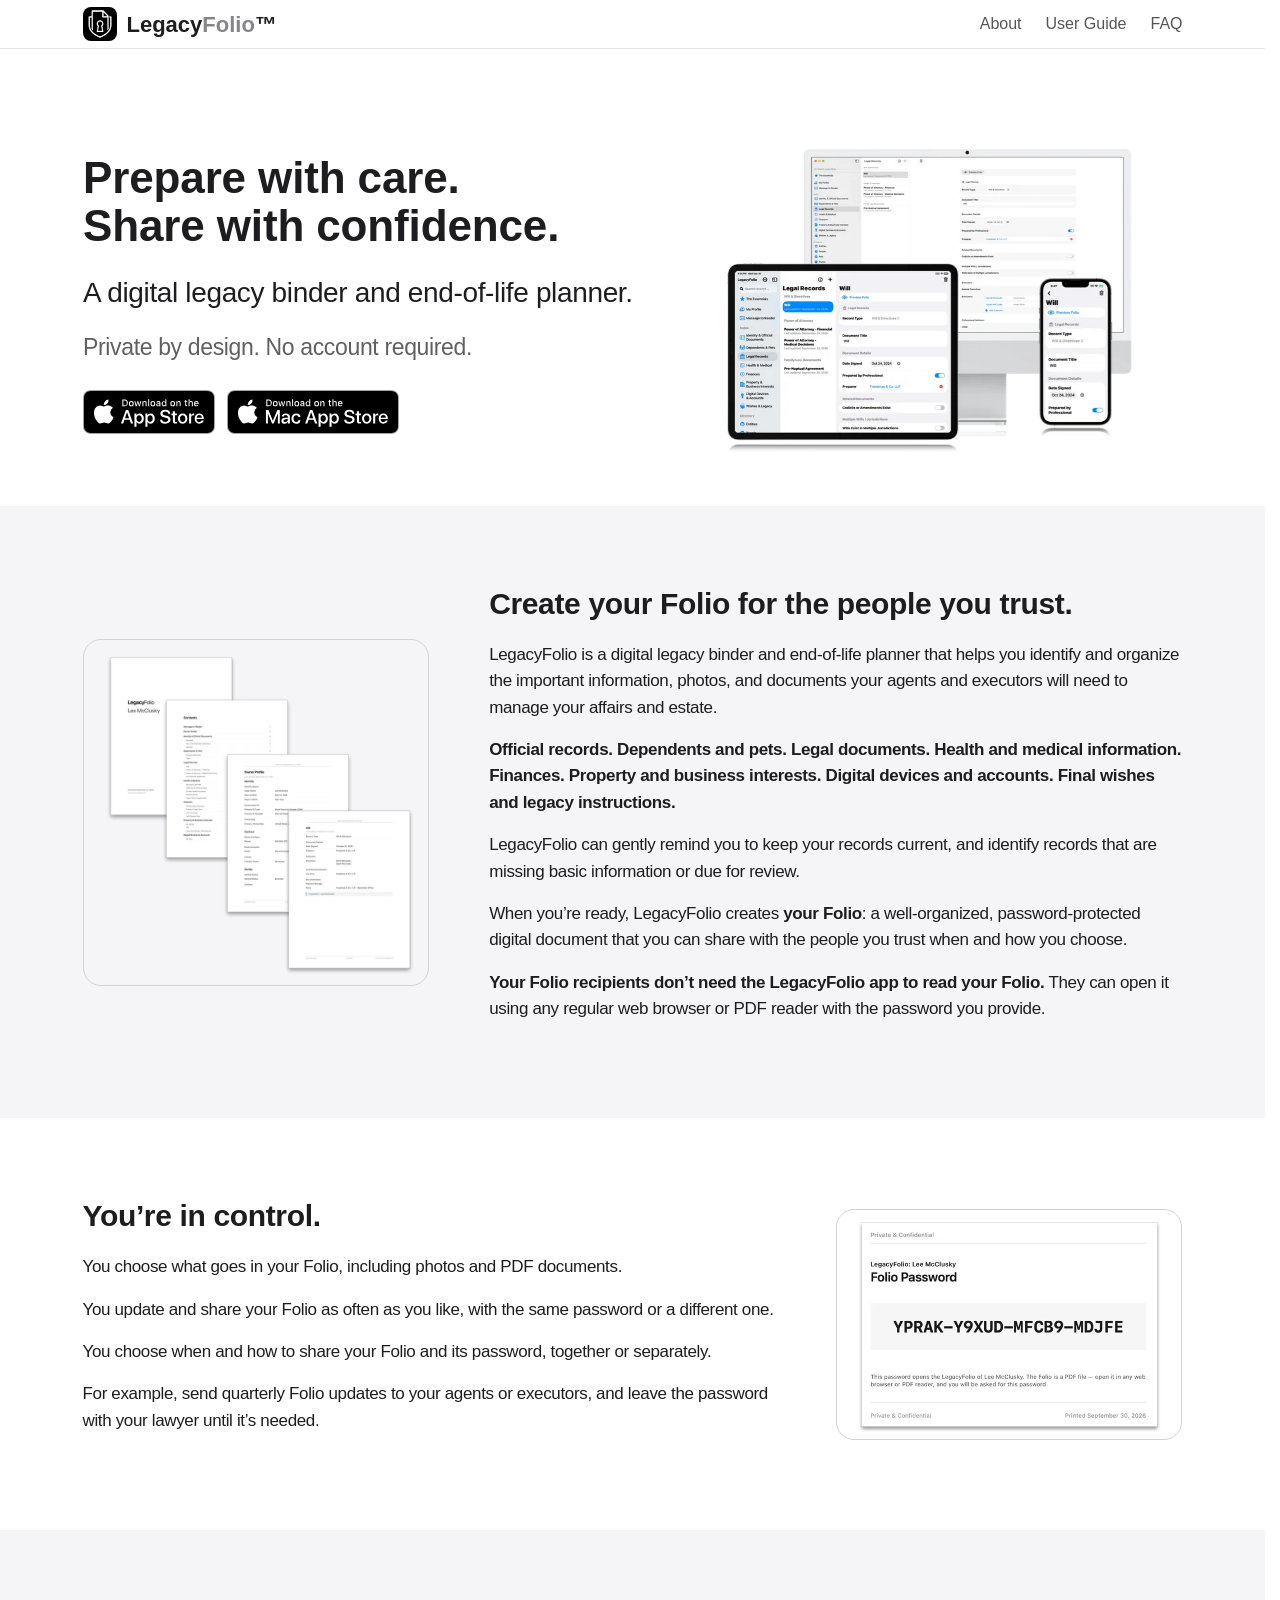
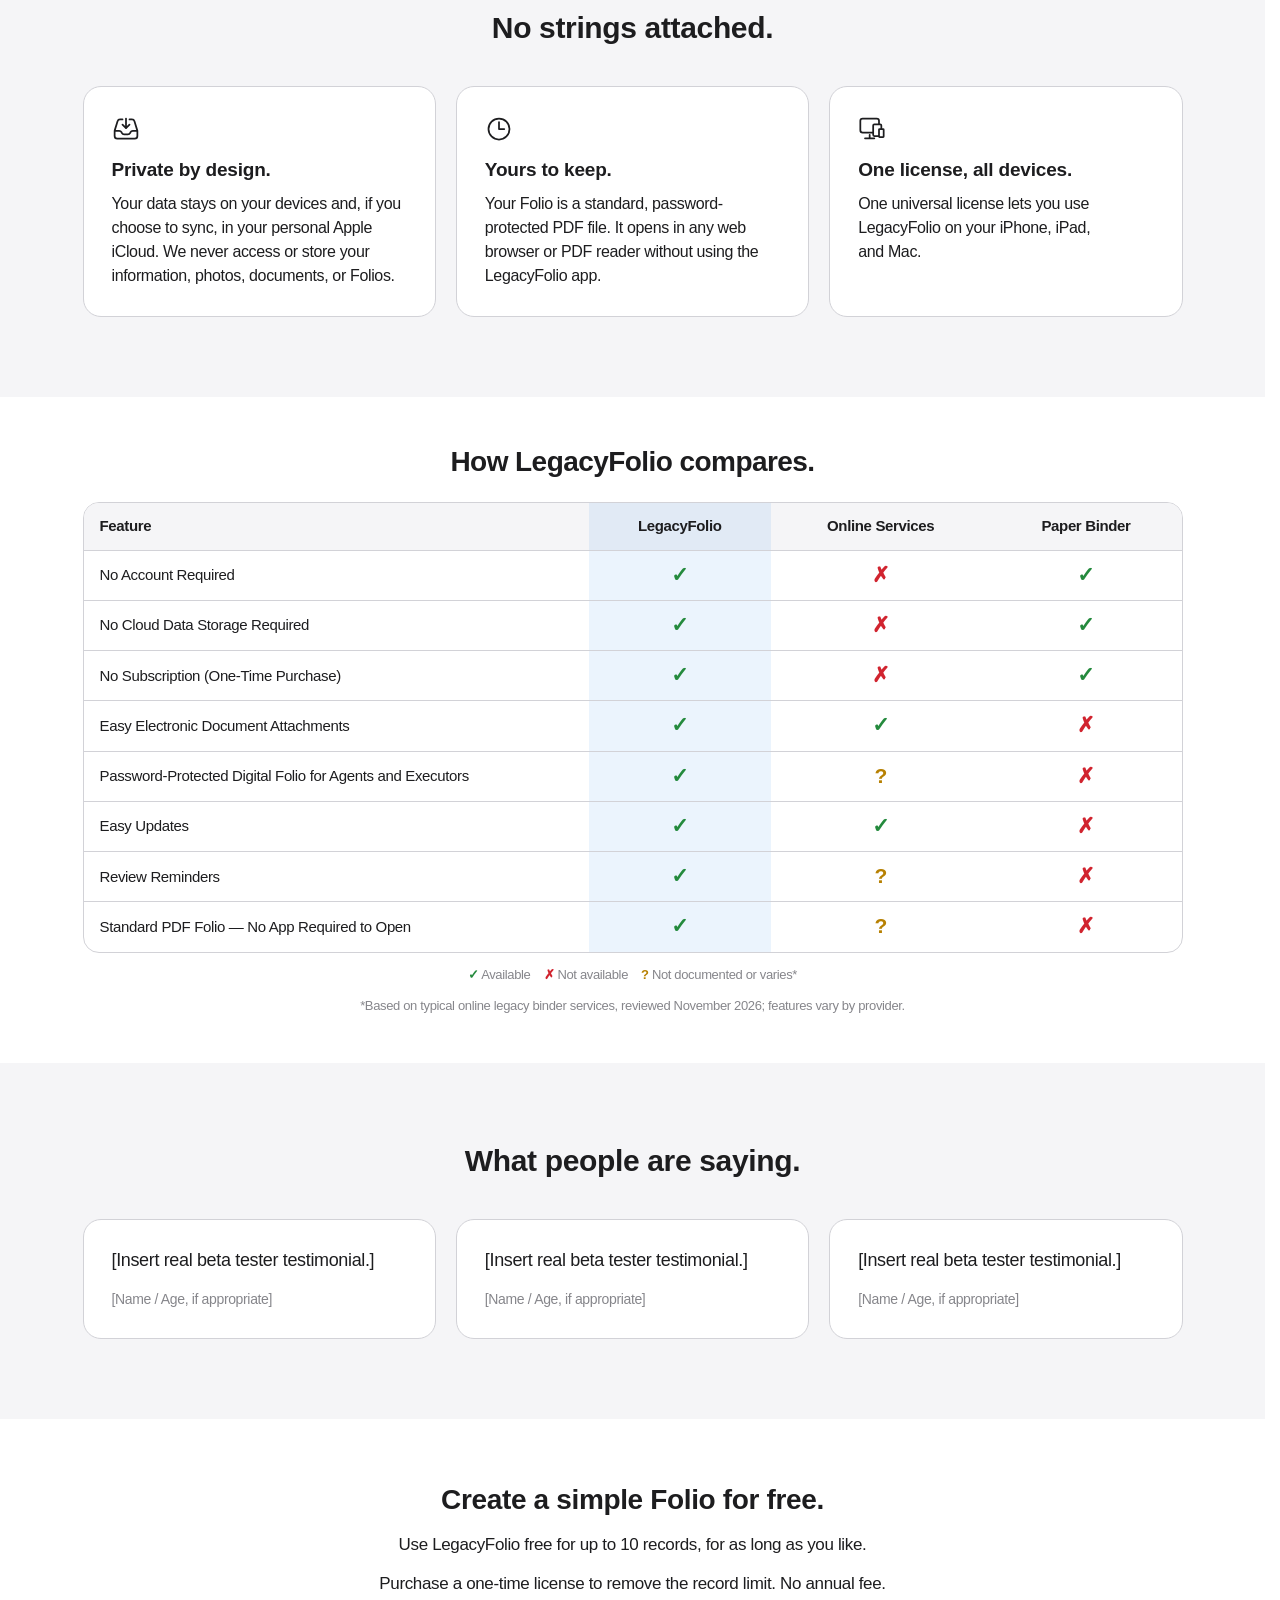
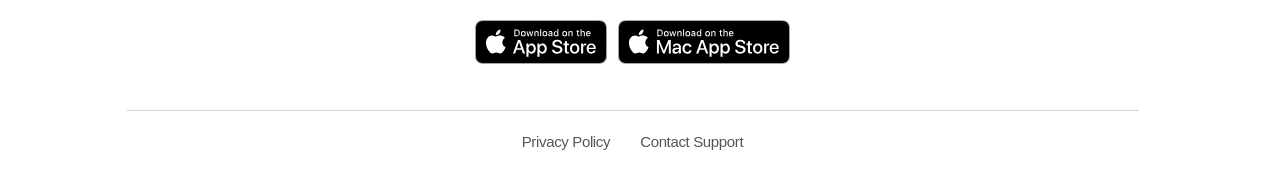
==== index.html @ f18c24f2 "Add files via upload" ====
<!DOCTYPE html>
<html lang="en">
<head>
    <meta charset="UTF-8">
    <meta name="viewport" content="width=device-width, initial-scale=1.0, viewport-fit=cover">
    <meta name="color-scheme" content="light dark">
    <meta name="theme-color" content="#ffffff" media="(prefers-color-scheme: light)">
    <meta name="theme-color" content="#000000" media="(prefers-color-scheme: dark)">
    <title>LegacyFolio – Estate Organizer for iPhone, iPad, and Mac</title>
    <link rel="icon" href="/favicon.ico" sizes="any">
    <link rel="icon" href="/favicon-96x96.png" type="image/png" sizes="96x96">
    <link rel="apple-touch-icon" href="/apple-touch-icon.png">

    <meta name="description" content="A private estate organizer and digital legacy binder for iPhone, iPad, and Mac. Gather what your executors need into one password-protected Folio.">
    <meta name="author" content="Nekudot Design Limited">
    <link rel="canonical" href="https://legacyfolioapp.com/">
    <meta name="robots" content="index, follow, max-image-preview:large">

    <meta property="og:type" content="website">
    <meta property="og:site_name" content="LegacyFolio">
    <meta property="og:title" content="LegacyFolio – Estate Organizer for iPhone, iPad, and Mac">
    <meta property="og:description" content="A private estate organizer and digital legacy binder for iPhone, iPad, and Mac. Gather what your executors need into one password-protected Folio.">
    <meta property="og:image" content="https://legacyfolioapp.com/OGImage.jpeg">
    <meta property="og:image:width" content="1200">
    <meta property="og:image:height" content="630">
    <meta property="og:image:alt" content="LegacyFolio on a Mac, an iPad, and an iPhone, showing a will record.">
    <meta property="og:url" content="https://legacyfolioapp.com/">

    <meta name="twitter:card" content="summary_large_image">
    <meta name="twitter:title" content="LegacyFolio – Estate Organizer for iPhone, iPad, and Mac">
    <meta name="twitter:description" content="A private estate organizer and digital legacy binder for iPhone, iPad, and Mac. Gather what your executors need into one password-protected Folio.">
    <meta name="twitter:image" content="https://legacyfolioapp.com/OGImage.jpeg">
    <meta name="twitter:image:alt" content="LegacyFolio on a Mac, an iPad, and an iPhone, showing a will record.">

    <script type="application/ld+json">
    {
      "@context": "https://schema.org",
      "@type": "SoftwareApplication",
      "name": "LegacyFolio",
      "url": "https://legacyfolioapp.com/",
      "image": "https://legacyfolioapp.com/hero-2400.webp",
      "operatingSystem": "iOS, iPadOS, macOS",
      "applicationCategory": "ProductivityApplication",
      "offers": [
        {
          "@type": "Offer",
          "name": "Free",
          "price": "0",
          "priceCurrency": "USD",
          "description": "Full functionality with up to 10 records. No time limit."
        }
      ],
      "author": {
        "@type": "Organization",
        "name": "Nekudot Design Limited"
      },
      "publisher": {
        "@type": "Organization",
        "name": "Nekudot Design Limited"
      },
      "description": "A private and secure way to organize the information, documents, and wishes your agents and executors may need to manage your affairs and estate. LegacyFolio creates a well-organized, password-protected digital document that can be opened in any browser and updated whenever your life changes. LegacyFolio does not store your information on its own servers; your data stays on your devices and, if you choose, in your personal Apple iCloud. One universal license covers iPhone, iPad, and Mac.",
      "featureList": [
        "Private by design",
        "No account required",
        "Password-protected PDF Folio that opens in any browser or PDF reader",
        "No LegacyFolio servers; your data stays on your devices and, if you choose, in your personal Apple iCloud",
        "Optional iCloud sync across iPhone, iPad, and Mac",
        "Reminders to review your records periodically"
      ],
      "softwareVersion": "1.0",
      "inLanguage": "en"
    }
    </script>

    <script type="application/ld+json">
    {
      "@context": "https://schema.org",
      "@type": "WebSite",
      "name": "LegacyFolio",
      "url": "https://legacyfolioapp.com/",
      "inLanguage": "en",
      "publisher": {
        "@type": "Organization",
        "name": "Nekudot Design Limited"
      }
    }
    </script>

    <script type="application/ld+json">
    {
      "@context": "https://schema.org",
      "@type": "Organization",
      "name": "Nekudot Design Limited",
      "url": "https://nekudotdesign.com",
      "logo": "https://nekudotdesign.com/logo.svg",
      "email": "support@legacyfolioapp.com",
      "address": {
        "@type": "PostalAddress",
        "addressLocality": "Vancouver",
        "addressRegion": "BC",
        "addressCountry": "CA"
      },
      "contactPoint": {
        "@type": "ContactPoint",
        "contactType": "Customer Support",
        "email": "support@legacyfolioapp.com",
        "availableLanguage": "English"
      }
    }
    </script>

    <link rel="stylesheet" href="shared.css">
    <style>
        body {
            margin: 0;
            padding: 0;
            font-family: var(--font-family);
            color: var(--text-main);
            background-color: #ffffff;
            line-height: 1.47059;
            font-weight: 400;
            letter-spacing: -0.022em;
            -webkit-font-smoothing: antialiased;
            overflow-x: hidden;
        }

        main { overflow-x: hidden; }

        .nowrap { white-space: nowrap; }

        /* Nav, hamburger menu, and mobile overlay are in shared.css */

        /* --- Entrance Animation --- */
        @keyframes fadeInUp {
            from { opacity: 0; transform: translateY(30px) scale(0.98); }
            to { opacity: 1; transform: translateY(0) scale(1); }
        }

        /* --- Hero --- */
        :root { --content-width: 1100px; }

        .hero {
            padding: 80px 20px 40px;
            display: flex;
            flex-direction: row;
            align-items: center;
            justify-content: space-between;
            max-width: 1100px;
            margin: 0 auto;
            gap: 40px;
        }

        .hero-content {
            flex: 0 0 auto;
            width: 50%;
            animation: fadeInUp 1.2s cubic-bezier(0.165, 0.84, 0.44, 1) both;
        }

        .hero-image {
            width: 46%;
            animation: fadeInUp 1.2s cubic-bezier(0.165, 0.84, 0.44, 1) both;
        }

        .hero-content h1 {
            font-size: clamp(32px, 4vw, 44px);
            line-height: 1.1;
            font-weight: 700;
            letter-spacing: -0.003em;
            margin: 0 0 20px;
            text-wrap: balance;
        }

        .hero-content p {
            font-size: clamp(21px, 2.6vw, 28px);
            font-weight: 500;
            line-height: 1.55;
            color: var(--text-main);
            margin: 0 0 16px;
        }

        @media (min-width: 1025px) {
            .hero-content h1 + p { white-space: nowrap; }
        }

        .hero-content p.hero-sub {
            font-size: clamp(18px, 2.2vw, 23px);
            font-weight: 400;
            color: color-mix(in srgb, var(--text-main) 70%, transparent);
        }

        .cta-buttons {
            display: flex;
            flex-wrap: wrap;
            gap: 12px;
            margin: 24px 0 0;
        }

        .hero-img {
            width: 100%;
            height: auto;
            display: block;
        }

        /* --- APP STORE BADGES --- */
        .store-badge {
            height: 44px;
            width: auto;
            display: inline-block;
            transition: transform 0.2s cubic-bezier(0.4, 0, 0.2, 1);
            transform: translateZ(0);
            will-change: transform;
        }
        .store-badge:hover { transform: scale(1.04) translateZ(0); }
        .store-badge:active { transform: scale(0.98) translateZ(0); }

        /* --- Feature sections --- */
        .feature {
            padding: 80px 20px;
        }

        .feature.alt { background-color: var(--bg-light); }

        .feature-inner {
            max-width: 1100px;
            margin: 0 auto;
            display: grid;
            grid-template-columns: 1fr 1fr;
            gap: 60px;
            align-items: center;
        }

        /* The Folio section: narrower image column so the heading fits on one line */
        @media (min-width: 1025px) {
            #folio .feature-inner { grid-template-columns: 1fr 2fr; }
            #folio .section-headline { white-space: nowrap; }
            #control .feature-inner { grid-template-columns: 2fr 1fr; }
        }

        .feature.reverse .feature-copy { order: 2; }
        .feature.reverse .feature-visual { order: 1; }

        /* Feature section with text cards: headline above, cards side by side */
        .info-cards {
            max-width: 1100px;
            margin: 0 auto;
            display: grid;
            grid-template-columns: repeat(3, 1fr);
            gap: 20px;
        }

        .info-card {
            --info-card-bg: #ffffff;
            background-color: var(--info-card-bg);
            border-radius: 18px;
            border: 1px solid var(--border-color);
            padding: 28px;
            display: flex;
            flex-direction: column;
            align-items: flex-start;
        }

        .info-icon {
            width: 28px;
            height: 28px;
            margin-bottom: 16px;
            color: var(--text-main);
        }

        .info-card h3 {
            font-size: 19px;
            font-weight: 600;
            line-height: 1.2;
            letter-spacing: -0.01em;
            margin: 0 0 10px;
        }

        .info-card p {
            font-size: 16px;
            line-height: 1.5;
            color: var(--text-main);
            margin: 0;
            text-wrap: pretty;
        }

        .feature-image {
            box-sizing: border-box;
            width: 100%;
            height: auto;
            display: block;
            border-radius: 18px;
            border: 1px solid var(--border-color);
        }

        /* The password card image has a wide transparent margin, so it is
           scaled up inside its frame, and the frame is drawn on the wrapper. */
        .paper-texture-wrapper.framed {
            aspect-ratio: 3 / 2;
            border: 1px solid var(--border-color);
            border-radius: 18px;
            box-sizing: border-box;
        }

        .feature-image.fill-frame {
            border: 0;
            border-radius: 0;
            transform: scale(1.3);
            transform-origin: 50% 51%;
        }

        /* Paper texture overlay */
        .paper-texture-wrapper {
            position: relative;
            display: block;
            border-radius: 18px;
            overflow: hidden;
        }

        .paper-texture-wrapper::after {
            content: "";
            position: absolute;
            top: 0;
            left: 0;
            width: 100%;
            height: 100%;
            pointer-events: none;
            opacity: 0.02;
            background-image: url('paper-fibers.png');
            mix-blend-mode: soft-light;
        }

        .section-headline {
            font-size: 30px;
            font-weight: 700;
            line-height: 1.2;
            color: var(--text-main);
            margin: 0 0 20px;
            text-wrap: balance;
        }

        .feature-copy p {
            font-size: 17px;
            line-height: 1.55;
            color: var(--text-main);
            margin: 0 0 16px;
            text-wrap: pretty;
        }

        .feature-copy p.key-line {
            color: var(--text-main);
            font-weight: 600;
        }

        .emph { color: var(--text-main); font-weight: 600; }

        /* --- Testimonials --- */
        .testimonials {
            padding: 80px 0;
            background-color: var(--bg-light);
        }

        .section-header {
            text-align: center;
            padding: 0 20px;
            max-width: 800px;
            margin: 0 auto 40px;
        }

        .section-header p {
            font-size: 17px;
            color: var(--text-secondary);
            margin: 12px 0 0;
        }

        .quotes {
            max-width: 1100px;
            margin: 0 auto;
            display: grid;
            grid-template-columns: repeat(3, 1fr);
            gap: 20px;
        }

        .quote-card {
            background-color: #ffffff;
            border-radius: 18px;
            border: 1px solid var(--border-color);
            padding: 28px;
            margin: 0;
        }

        .quote-card blockquote {
            margin: 0 0 16px;
            font-size: 18px;
            line-height: 1.4;
            font-weight: 500;
            text-wrap: pretty;
        }

        .quote-card figcaption {
            font-size: 14px;
            color: var(--text-secondary);
        }

        /* --- Tap an image to view it full screen (lightbox) --- */
        .gallery-trigger {
            appearance: none;
            -webkit-appearance: none;
            border: 0;
            padding: 0;
            margin: 0;
            width: 100%;
            background: transparent;
            display: block;
            cursor: zoom-in;
            -webkit-tap-highlight-color: transparent;
        }

        .gallery-trigger:focus-visible {
            outline: 2px solid var(--apple-blue);
            outline-offset: 4px;
            border-radius: 18px;
        }

        .gallery-trigger.suppress-focus-ring:focus-visible { outline: none; }

        @keyframes lightboxPop {
            0% { opacity: 0; transform: scale(0.95); }
            100% { opacity: 1; transform: scale(1); }
        }

        @keyframes backdropFade {
            0% { opacity: 0; backdrop-filter: blur(0px); -webkit-backdrop-filter: blur(0px); }
            100% { opacity: 1; backdrop-filter: blur(20px); -webkit-backdrop-filter: blur(20px); }
        }

        dialog.lightbox {
            padding: 0;
            border: none;
            background: transparent;
            max-width: 95vw;
            max-height: 95vh;
            border-radius: 16px;
            outline: none;
            -webkit-tap-highlight-color: transparent;
        }

        dialog.lightbox[open] {
            animation: lightboxPop 0.3s cubic-bezier(0.16, 1, 0.3, 1) forwards;
        }

        dialog.lightbox::backdrop {
            background: rgba(255, 255, 255, 0.5);
            backdrop-filter: blur(20px);
            -webkit-backdrop-filter: blur(20px);
            cursor: zoom-out;
        }

        dialog.lightbox[open]::backdrop {
            animation: backdropFade 0.3s ease-out forwards;
        }

        dialog.lightbox img {
            max-width: 95vw;
            max-height: 95vh;
            width: auto;
            height: auto;
            display: block;
            outline: none;
            cursor: zoom-out;
        }

        @media (prefers-color-scheme: dark) {
            dialog.lightbox::backdrop { background: rgba(0, 0, 0, 0.75); }
        }

        @media (prefers-reduced-motion: reduce) {
            dialog.lightbox[open],
            dialog.lightbox[open]::backdrop { animation: none; }
        }

        /* --- Footer --- */
        footer {
            padding: 60px 10% 40px;
            text-align: center;
            background-color: #ffffff;
        }

        .footer-cta { max-width: 700px; margin: 0 auto; }

        .footer-cta h2 {
            font-size: 28px;
            margin: 0 0 12px;
            text-wrap: balance;
        }

        .footer-cta p {
            font-size: 17px;
            color: var(--text-main);
            margin: 0 0 14px;
            text-wrap: pretty;
        }

        .footer-cta p.key-line { color: var(--text-main); font-weight: 600; }

        .footer-cta .cta-buttons { justify-content: center; }

        .footer-nav {
            margin-top: 40px;
            display: flex;
            justify-content: center;
            gap: 30px;
            border-top: 1px solid var(--border-color);
            padding-top: 20px;
        }

        /* .footer-nav a link styling is in shared.css */

        /* --- Tablet / Mobile --- */
        @media (max-width: 1024px) {
            .hero {
                flex-direction: column;
                padding: calc(60px + env(safe-area-inset-top)) 8% 40px;
                text-align: center;
                gap: 32px;
            }
            .hero-content { width: 100%; display: flex; flex-direction: column; align-items: center; }
            .hero-image { width: 100%; }
            .cta-buttons { justify-content: center; }

            :root { --gutter: 8%; }
            .feature { padding: 60px 8%; }
            .feature-inner { grid-template-columns: 1fr; gap: 36px; }
            .feature.reverse .feature-copy,
            .feature.reverse .feature-visual { order: initial; }

            .quotes { grid-template-columns: 1fr; padding: 0 8%; }
            .info-cards { grid-template-columns: 1fr; }
        }

        @media (max-width: 768px) {
            .footer-nav { gap: 15px; }
        }

        /* --- NATIVE DARK MODE SUPPORT --- */
        /* Color variables and nav dark styling are in shared.css */
        @media (prefers-color-scheme: dark) {
            body { background-color: #000000; }
            footer { background-color: #000000; }

            .info-card { --info-card-bg: #000000; }
            .quote-card { background-color: #000000; }
        }

        /* --- REDUCED MOTION SUPPORT --- */
        @media (prefers-reduced-motion: reduce) {
            .hero-content,
            .hero-image {
                animation: none;
                opacity: 1;
                transform: none;
            }
            .store-badge { transition: none; }
        }

        /* --- Compact comparison matrix --- */
        .comparison-band {
            padding: 48px 20px;
            background-color: #ffffff;
        }
        .comparison-inner {
            max-width: 1100px;
            margin: 0 auto;
        }
        .comparison-heading {
            margin: 0 0 24px;
            text-align: center;
            font-size: 28px;
            line-height: 1.2;
            font-weight: 700;
            letter-spacing: -0.02em;
            text-wrap: balance;
        }
        .comparison-table-wrap {
            overflow-x: auto;
            border: 1px solid var(--border-color);
            border-radius: 16px;
            background: #ffffff;
            -webkit-overflow-scrolling: touch;
        }
        .comparison-table {
            width: 100%;
            border-collapse: separate;
            border-spacing: 0;
            font-size: 15px;
            line-height: 1.35;
        }
        .comparison-table th,
        .comparison-table td {
            padding: 13px 16px;
            border-bottom: 1px solid var(--border-color);
            text-align: center;
            vertical-align: middle;
        }
        .comparison-table thead th {
            font-weight: 600;
            background: var(--bg-light);
        }
        .comparison-table th:first-child,
        .comparison-table td:first-child {
            width: 46%;
            text-align: left;
        }
        .comparison-table th:nth-child(2) {
            background: color-mix(in srgb, var(--apple-blue) 8%, var(--bg-light));
        }
        .comparison-table td:nth-child(2) {
            background: color-mix(in srgb, var(--apple-blue) 8%, #ffffff);
        }
        .comparison-table tbody tr:last-child td { border-bottom: 0; }
        .comparison-table .status {
            display: inline-block;
            min-width: 1.2em;
            font-size: 21px;
            font-weight: 600;
            line-height: 1;
        }
        .comparison-table .yes { color: #248a3d; }
        .comparison-table .no { color: #d1242f; }
        .comparison-table .unknown { color: #b78103; }
        .comparison-legend .yes { color: #248a3d; font-weight: 600; }
        .comparison-legend .no { color: #d1242f; font-weight: 600; }
        .comparison-legend .unknown { color: #b78103; font-weight: 600; }
        .comparison-legend {
            margin: 12px 0 0;
            color: var(--text-secondary);
            text-align: center;
            font-size: 13px;
        }
        @media (max-width: 640px) {
            .comparison-band { padding: 40px 8%; }
            .comparison-heading { font-size: 25px; margin-bottom: 18px; }
            .comparison-table { min-width: 560px; }
            .comparison-table th, .comparison-table td { padding: 12px 13px; }
        }
        @media (prefers-color-scheme: dark) {
            .comparison-band { background-color: #000000; }
            .comparison-table-wrap { background: #000000; }
            .comparison-table td:nth-child(2) { background: color-mix(in srgb, var(--apple-blue) 8%, #000000); }
        }
    </style>
</head>
<body>

    <nav>
        <a href="index.html" class="logo-container">
            <img src="AppIcon.webp" alt="" class="logo-img">
            <span>Legacy<span class="logo-folio">Folio</span>™</span>
        </a>

        <button class="menu-toggle" id="menu-toggle" aria-label="Toggle navigation" aria-expanded="false" aria-controls="nav-links">
            <span class="hamburger-bar"></span>
            <span class="hamburger-bar"></span>
            <span class="hamburger-bar"></span>
        </button>

        <div class="nav-links" id="nav-links">
            <a href="about.html">About</a>
            <a href="manual.html">User Guide</a>
            <a href="faq.html">FAQ</a>
        </div>
    </nav>

    <main>
        <!-- Hero -->
        <section class="hero">
            <div class="hero-content">
                <h1>Prepare with care.<br>Share with confidence.</h1>
                <p><span class="nowrap">A digital legacy binder</span> <span class="nowrap">and end-of-life planner.</span></p>
                <p class="hero-sub"><span class="nowrap">Private by design.</span> <span class="nowrap">No account required.</span></p>
                <div class="cta-buttons">
                    <!-- TODO: replace # with the LegacyFolio App Store URL -->
                    <a href="#" aria-label="Download free on the App Store">
                        <img src="app-store-badge.svg" alt="Download on the App Store" class="store-badge">
                    </a>
                    <a href="#" aria-label="Download free on the Mac App Store">
                        <img src="mac-app-store-badge.svg" alt="Download on the Mac App Store" class="store-badge">
                    </a>
                </div>
            </div>
            <div class="hero-image">
                <button type="button" class="gallery-trigger" aria-label="View larger image: LegacyFolio on iPhone, iPad, and Mac">
                    <img src="hero-1600.webp" srcset="hero-800.webp 800w, hero-1600.webp 1600w, hero-2400.webp 2400w" sizes="(max-width: 1024px) 84vw, 550px" data-full-src="hero-2400.webp" width="2400" height="1600" fetchpriority="high" loading="eager" class="hero-img" alt="" data-full-alt="LegacyFolio on a Mac, an iPad, and an iPhone, showing a will record, with the category list in the sidebar.">
                </button>
            </div>
        </section>

        <!-- The Folio -->
        <section class="feature alt reverse" id="folio">
            <div class="feature-inner">
                <div class="feature-copy">
                    <h2 class="section-headline">Create your Folio for the people you trust.</h2>
                    <p>LegacyFolio is a digital legacy binder and end-of-life planner that helps you identify and organize the important information, photos, and documents your agents and executors will need to manage your affairs and estate.</p>
                    <p class="key-line">Official records. Dependents and pets. Legal documents. Health and medical information. Finances. Property and business interests. Digital devices and accounts. Final wishes and legacy instructions.</p>
                    <p>LegacyFolio can gently remind you to keep your records current, and identify records that are missing basic information or due for review.</p>
                    <p>When you&rsquo;re ready, LegacyFolio creates <span class="emph">your Folio</span>: a well-organized, password-protected digital document that you can share with the people you trust when and how you choose.</p>
                    <p><span class="emph">Your Folio recipients don&rsquo;t need the LegacyFolio app to read your Folio.</span> They can open it using any regular web browser or PDF reader with the password you provide.</p>
                </div>
                <div class="feature-visual">
                    <button type="button" class="gallery-trigger" aria-label="View larger image: sample Folio pages">
                        <img src="folio-1600.webp" srcset="folio-800.webp 800w, folio-1600.webp 1600w, folio-2400.webp 2400w" sizes="(max-width: 1024px) 84vw, 520px" data-full-src="folio-2400.webp" width="2400" height="2400" loading="lazy" class="feature-image" alt="" data-full-alt="Sample pages from a LegacyFolio Folio: the cover, the table of contents, an owner profile page, and a will page.">
                    </button>
                </div>
            </div>
        </section>

        <!-- Your Control -->
        <section class="feature" id="control">
            <div class="feature-inner">
                <div class="feature-copy">
                    <h2 class="section-headline">You&rsquo;re in control.</h2>
                    <p>You choose what goes in your Folio, including photos and PDF documents.</p>
                    <p>You update and share your Folio as often as you like, with the same password or a different one.</p>
                    <p>You choose when and how to share your Folio and its password, together or separately.</p>
                    <p>For example, send quarterly Folio updates to your agents or executors, and leave the password with your lawyer until it&rsquo;s needed.</p>
                </div>
                <div class="feature-visual">
                    <button type="button" class="gallery-trigger" aria-label="View larger image: Folio password card">
                        <span class="paper-texture-wrapper framed">
                            <img src="password-1600.webp" srcset="password-800.webp 800w, password-1600.webp 1600w, password-2400.webp 2400w" sizes="(max-width: 1024px) 110vw, 680px" data-full-src="password-2400.webp" width="2400" height="1600" loading="lazy" class="feature-image fill-frame" alt="" data-full-alt="A LegacyFolio password card showing a sample Folio password.">
                        </span>
                    </button>
                </div>
            </div>
        </section>

        <!-- Privacy -->
        <section class="feature alt" id="privacy">
            <div class="section-header">
                <h2 class="section-headline">No strings attached.</h2>
            </div>
            <div class="info-cards">
                <div class="info-card">
                    <svg class="info-icon" aria-hidden="true" fill="none" viewBox="0 0 24 24" stroke="currentColor" stroke-width="1.5"><path stroke-linecap="round" stroke-linejoin="round" d="M9 3.75H6.912a2.25 2.25 0 00-2.15 1.588L2.35 13.177a2.25 2.25 0 00-.1.661V18a2.25 2.25 0 002.25 2.25h15A2.25 2.25 0 0021.75 18v-4.162c0-.224-.034-.447-.1-.661L19.24 5.338a2.25 2.25 0 00-2.15-1.588H15M2.25 13.5h3.86a2.25 2.25 0 012.012 1.244l.256.512a2.25 2.25 0 002.013 1.244h3.218a2.25 2.25 0 002.013-1.244l.256-.512a2.25 2.25 0 012.013-1.244h3.859M12 3v8.25m0 0l-3-3m3 3l3-3" /></svg>
                    <h3>Private by design.</h3>
                    <p>Your data stays on your devices and, if you choose to sync, in your personal Apple iCloud. We never access or store your information, photos, documents, or Folios.</p>
                </div>
                <div class="info-card">
                    <svg class="info-icon" aria-hidden="true" fill="none" viewBox="0 0 24 24" stroke="currentColor" stroke-width="1.5"><path stroke-linecap="round" stroke-linejoin="round" d="M12 6v6h4.5m4.5 0a9 9 0 11-18 0 9 9 0 0118 0z" /></svg>
                    <h3>Yours to keep.</h3>
                    <p>Your Folio is a standard, password-protected PDF file. It opens in any web browser or PDF reader without using the LegacyFolio app.</p>
                </div>
                <div class="info-card">
                    <svg class="info-icon" aria-hidden="true" fill="none" viewBox="0 0 24 24" stroke="currentColor" stroke-width="1.5"><path stroke-linecap="round" stroke-linejoin="round" d="M2 5a2 2 0 012-2h12a2 2 0 012 2v8a2 2 0 01-2 2H4a2 2 0 01-2-2V5z" /><path stroke-linecap="round" stroke-linejoin="round" d="M6 20h8M10 17v3" /><rect x="13" y="8" width="7" height="10" rx="1" stroke="currentColor" style="fill:var(--info-card-bg)" /><rect x="18" y="12" width="4" height="7" rx="0.5" stroke="currentColor" style="fill:var(--info-card-bg)" /></svg>
                    <h3>One license, all devices.</h3>
                    <p>One universal license lets you use LegacyFolio on your iPhone, iPad, and Mac.</p>
                </div>
            </div>
        </section>

        <!-- Compact comparison matrix -->
        <section class="comparison-band" aria-labelledby="comparison-heading">
            <div class="comparison-inner">
                <h2 class="comparison-heading" id="comparison-heading">How LegacyFolio compares.</h2>
                <div class="comparison-table-wrap">
                    <table class="comparison-table">
                        <thead>
                            <tr>
                                <th scope="col">Feature</th>
                                <th scope="col">LegacyFolio</th>
                                <th scope="col">Online Services</th>
                                <th scope="col">Paper Binder</th>
                            </tr>
                        </thead>
                        <tbody>
                            <tr>
                                <td>No Account Required</td>
                                <td><span class="status yes" aria-label="Available">✓</span></td>
                                <td><span class="status no" aria-label="Typically unavailable">✗</span></td>
                                <td><span class="status yes" aria-label="Available">✓</span></td>
                            </tr>
                            <tr>
                                <td>No Cloud Data Storage Required</td>
                                <td><span class="status yes" aria-label="Available">✓</span></td>
                                <td><span class="status no" aria-label="Typically unavailable">✗</span></td>
                                <td><span class="status yes" aria-label="Available">✓</span></td>
                            </tr>
                            <tr>
                                <td>No Subscription (One-Time Purchase)</td>
                                <td><span class="status yes" aria-label="Available">✓</span></td>
                                <td><span class="status no" aria-label="Typically unavailable">✗</span></td>
                                <td><span class="status yes" aria-label="Available">✓</span></td>
                            </tr>
                            <tr>
                                <td>Easy Electronic Document Attachments</td>
                                <td><span class="status yes" aria-label="Available">✓</span></td>
                                <td><span class="status yes" aria-label="Available">✓</span></td>
                                <td><span class="status no" aria-label="Unavailable">✗</span></td>
                            </tr>
                            <tr>
                                <td>Password-Protected Digital Folio for Agents and Executors</td>
                                <td><span class="status yes" aria-label="Available">✓</span></td>
                                <td><span class="status unknown" aria-label="Not documented or varies">?</span></td>
                                <td><span class="status no" aria-label="Unavailable">✗</span></td>
                            </tr>
                            <tr>
                                <td>Easy Updates</td>
                                <td><span class="status yes" aria-label="Available">✓</span></td>
                                <td><span class="status yes" aria-label="Available">✓</span></td>
                                <td><span class="status no" aria-label="Not inherent to a paper binder">✗</span></td>
                            </tr>
                            <tr>
                                <td>Review Reminders</td>
                                <td><span class="status yes" aria-label="Available">✓</span></td>
                                <td><span class="status unknown" aria-label="Not documented or varies">?</span></td>
                                <td><span class="status no" aria-label="Not inherent to a paper binder">✗</span></td>
                            </tr>
                            <tr>
                                <td>Standard PDF Folio — No App Required to Open</td>
                                <td><span class="status yes" aria-label="Available">✓</span></td>
                                <td><span class="status unknown" aria-label="Not documented or varies">?</span></td>
                                <td><span class="status no" aria-label="Not applicable to a paper binder">✗</span></td>
                            </tr>
                        </tbody>
                    </table>
                </div>
                <p class="comparison-legend"><span class="yes">✓</span> Available &nbsp;&nbsp; <span class="no">✗</span> Not available &nbsp;&nbsp; <span class="unknown">?</span> Not documented or varies*</p>
                <p class="comparison-legend">*Based on typical online legacy binder services, reviewed November 2026; features vary by provider.</p>
            </div>
        </section>

        <!-- Testimonials -->
        <section class="testimonials" id="testimonials">
            <div class="section-header">
                <h2 class="section-headline">What people are saying.</h2>
            </div>
            <div class="quotes">
                <figure class="quote-card">
                    <blockquote>[Insert real beta tester testimonial.]</blockquote>
                    <figcaption>[Name / Age, if appropriate]</figcaption>
                </figure>
                <figure class="quote-card">
                    <blockquote>[Insert real beta tester testimonial.]</blockquote>
                    <figcaption>[Name / Age, if appropriate]</figcaption>
                </figure>
                <figure class="quote-card">
                    <blockquote>[Insert real beta tester testimonial.]</blockquote>
                    <figcaption>[Name / Age, if appropriate]</figcaption>
                </figure>
            </div>
        </section>

    </main>

    <footer>
        <div class="footer-cta">
            <h2>Create a simple Folio for free.</h2>
            <p>Use LegacyFolio free for up to 10 records, for as long as you like.</p>
            <p>Purchase a one-time license to remove the record limit. No annual fee.</p>
            <div class="cta-buttons">
                <a href="#" aria-label="Download free on the App Store">
                    <img src="app-store-badge.svg" alt="Download on the App Store" class="store-badge">
                </a>
                <a href="#" aria-label="Download free on the Mac App Store">
                    <img src="mac-app-store-badge.svg" alt="Download on the Mac App Store" class="store-badge">
                </a>
            </div>
        </div>
        <div class="footer-nav">
            <a href="privacy.html">Privacy Policy</a>
            <a href="mailto:support@legacyfolioapp.com?subject=LegacyFolio%20Support%20Request">Contact Support</a>
        </div>
    </footer>

    <dialog class="lightbox" id="lightbox" aria-label="Enlarged image view">
        <img alt="" id="lightbox-img">
    </dialog>

    <script src="script.js" defer></script>
    <script src="nav.js"></script>
</body>
</html>
---- shared.css ----
/* ==========================================
   LegacyFolio — Shared Site CSS
   Nav, hamburger menu, mobile overlay, and
   color variables used on every page.
   Page-specific layout stays in each page's
   own inline <style> block.
   ========================================== */

html {
    scrollbar-gutter: stable;
}

/* Used by nav.js and script.js to lock background scroll while an
   overlay (mobile menu / lightbox) is open, instead of inline styles. */
body.scroll-locked {
    overflow: hidden;
}

:root {
    --apple-blue: #0071e3;
    --text-main: #1d1d1f;
    --text-secondary: #86868b;
    --bg-light: #f5f5f7;
    --border-color: #d2d2d7;
    /* Header gutters track each page's content column. Pages override
       --content-width (and --gutter) in their own <style> block. */
    --content-width: 800px;
    --gutter: 20px;
    --nav-pad: max(var(--gutter), calc((100% - var(--content-width)) / 2));
    --font-family: -apple-system, BlinkMacSystemFont, "SF Pro Text", "SF Pro Icons", "Helvetica Neue", Helvetica, Arial, sans-serif;
}

/* Navigation */
nav {
    display: flex;
    justify-content: space-between;
    align-items: center;
    padding: 0 var(--nav-pad);
    height: 48px;
    background: rgba(255, 255, 255, 0.8);
    backdrop-filter: blur(20px);
    -webkit-backdrop-filter: blur(20px);
    position: sticky;
    top: 0;
    z-index: 1000;
    border-bottom: 1px solid rgba(0,0,0,0.1);
    /* Same text spacing on every page, whatever the page body sets */
    letter-spacing: normal;
    line-height: 1.5;
}

.logo-container {
    display: flex;
    align-items: center;
    gap: 10px;
    text-decoration: none;
    color: var(--text-main);
    font-weight: 600;
    font-size: 22px;
    transition: opacity 0.2s ease;
}

.logo-container:hover {
    opacity: 0.7;
    text-decoration: none;
}

.logo-img {
    width: 34px;
    height: 34px;
    border-radius: 8px;
    object-fit: cover;
}

/* Desktop Navigation Links */
.nav-links {
    display: flex;
    gap: 24px;
}

.nav-links a {
    text-decoration: none;
    color: var(--text-main);
    font-size: 16px;
    font-weight: 500;
    opacity: 0.75; /* Mutes inactive links */
    transition: opacity 0.2s ease;
}

/* Light up links on hover or if it is the current page */
.nav-links a:hover,
.nav-links a.current {
    opacity: 1;
    text-decoration: none;
}

/* Hamburger Menu Toggle Button */
.menu-toggle {
    display: none;
    flex-direction: column;
    justify-content: space-between;
    width: 22px;
    height: 16px;
    background: transparent;
    border: none;
    cursor: pointer;
    padding: 0;
    z-index: 1001;
}

.hamburger-bar {
    width: 100%;
    height: 2px;
    background-color: var(--text-main);
    transition: transform 0.25s ease, opacity 0.25s ease;
    transform-origin: left center;
}

/* Mobile Responsive Navigation Overlay */
@media (max-width: 768px) {
    .menu-toggle {
        display: flex;
    }

    .nav-links {
        display: flex;
        flex-direction: column;
        gap: 0;
        position: fixed;
        top: 48px;
        left: 0;
        width: 100%;
        height: 0;
        background-color: #ffffff;
        opacity: 0;
        visibility: hidden;
        overflow: hidden;
        transition: height 0.3s ease, opacity 0.3s ease, visibility 0.3s ease;
    }

    .nav-links a {
        width: 100%;
        padding: 20px var(--nav-pad);
        font-size: 18px;
        font-weight: 500;
        border-bottom: 1px solid var(--border-color);
        box-sizing: border-box;
    }

    .nav-links.active {
        height: calc(100vh - 48px);
        height: calc(100dvh - 48px);
        opacity: 1;
        visibility: visible;
    }

    /* Morph bars into an 'X' symbol */
    .menu-toggle.open .hamburger-bar:nth-child(1) {
        transform: rotate(45deg) translate(1px, -1px);
    }
    .menu-toggle.open .hamburger-bar:nth-child(2) {
        opacity: 0;
        transform: scaleX(0);
    }
    .menu-toggle.open .hamburger-bar:nth-child(3) {
        transform: rotate(-45deg) translate(1px, 1px);
    }
}

/* Shared footer link styling (layout/spacing of the footer container
   stays page-specific, since footer structure differs by page) */
.footer-nav a {
    text-decoration: none;
    color: var(--text-main);
    font-size: 15px;
    font-weight: 400;
    opacity: 0.75;
    transition: opacity 0.2s ease;
}

.footer-nav a:hover,
.footer-nav a.current {
    opacity: 1;
    text-decoration: none;
}

/* Native Dark Mode Support */
@media (prefers-color-scheme: dark) {
    :root {
        --apple-blue: #2997ff;
        --text-main: #f5f5f7;
        --text-secondary: #86868b;
        --bg-light: #1c1c1e;
        --border-color: #424245;
    }

    nav {
        background: rgba(0, 0, 0, 0.8);
        border-bottom: 1px solid rgba(255, 255, 255, 0.1);
    }
}

@media (prefers-color-scheme: dark) and (max-width: 768px) {
    .nav-links {
        background-color: #000000;
    }
    .nav-links a {
        border-bottom: 1px solid rgba(255, 255, 255, 0.1);
    }
}

/* Nav logo: "Folio" in grey */
.logo-folio {
    color: var(--text-secondary);
}
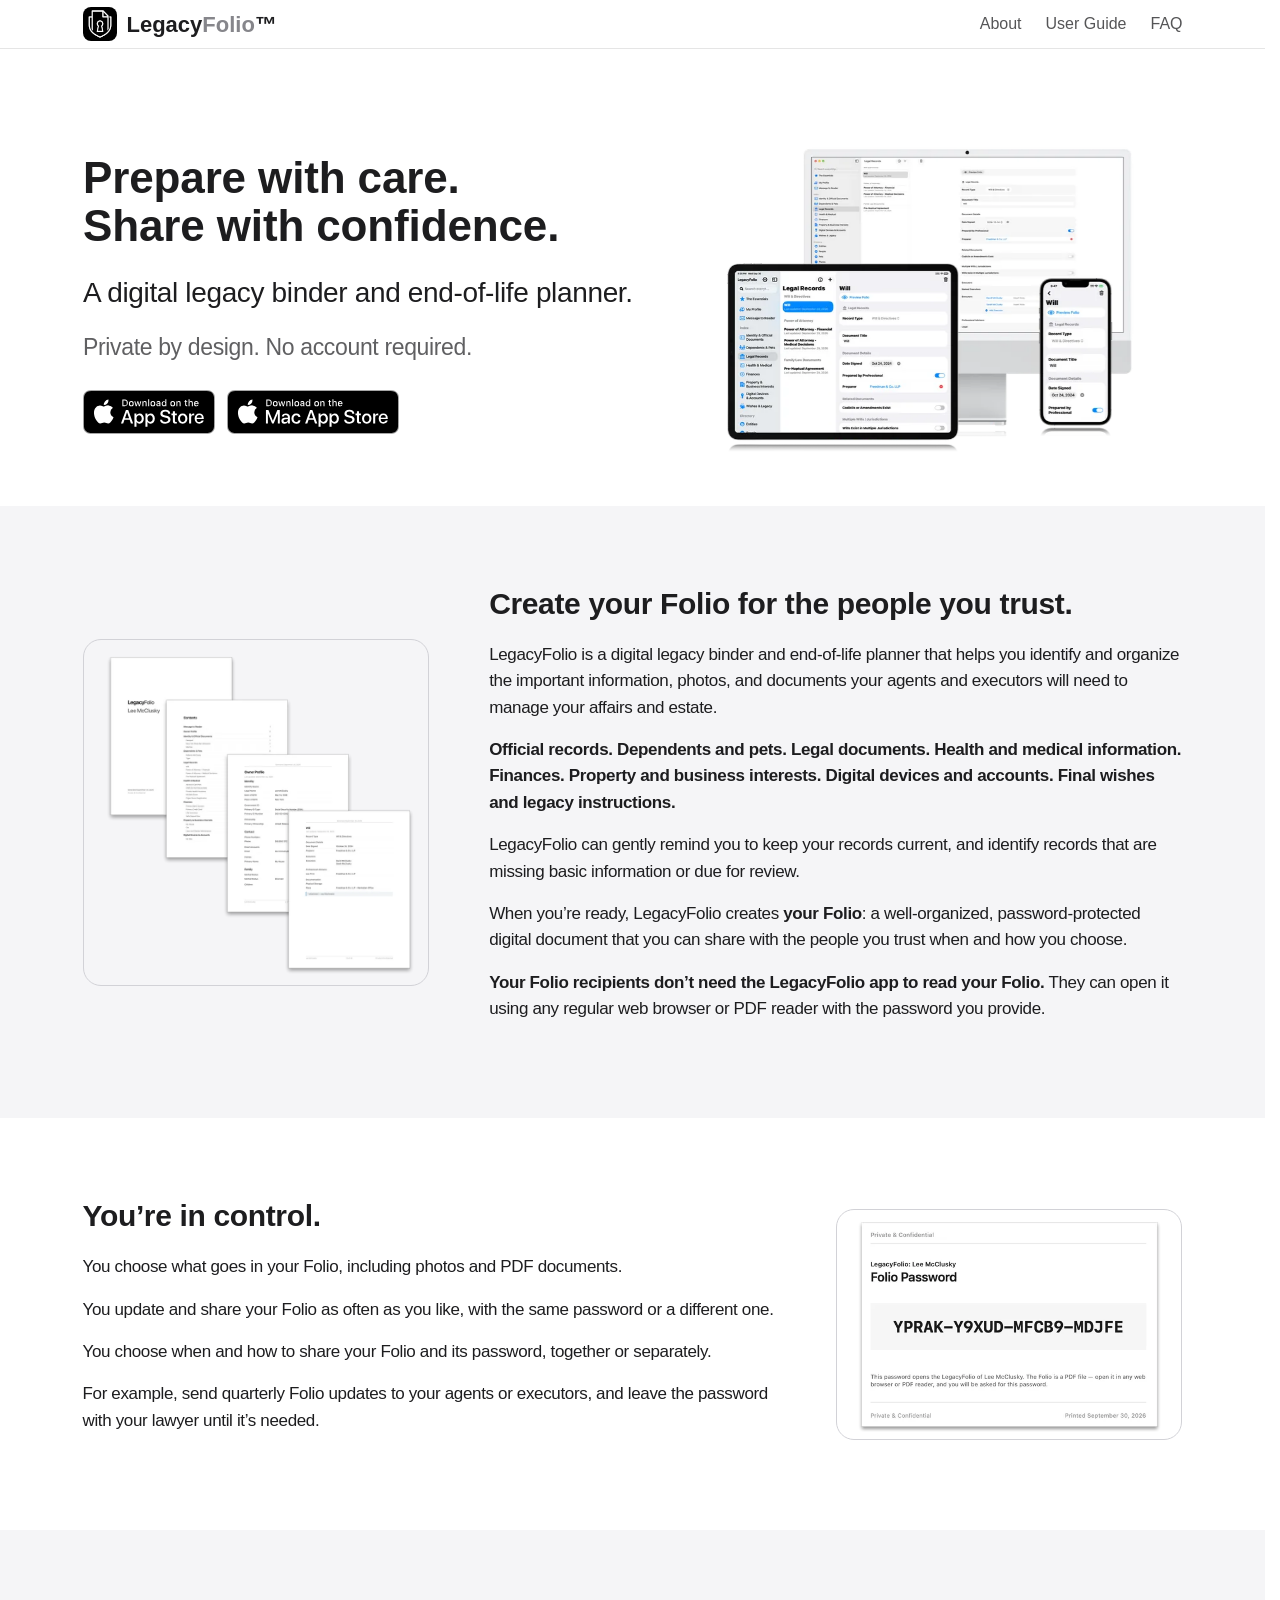
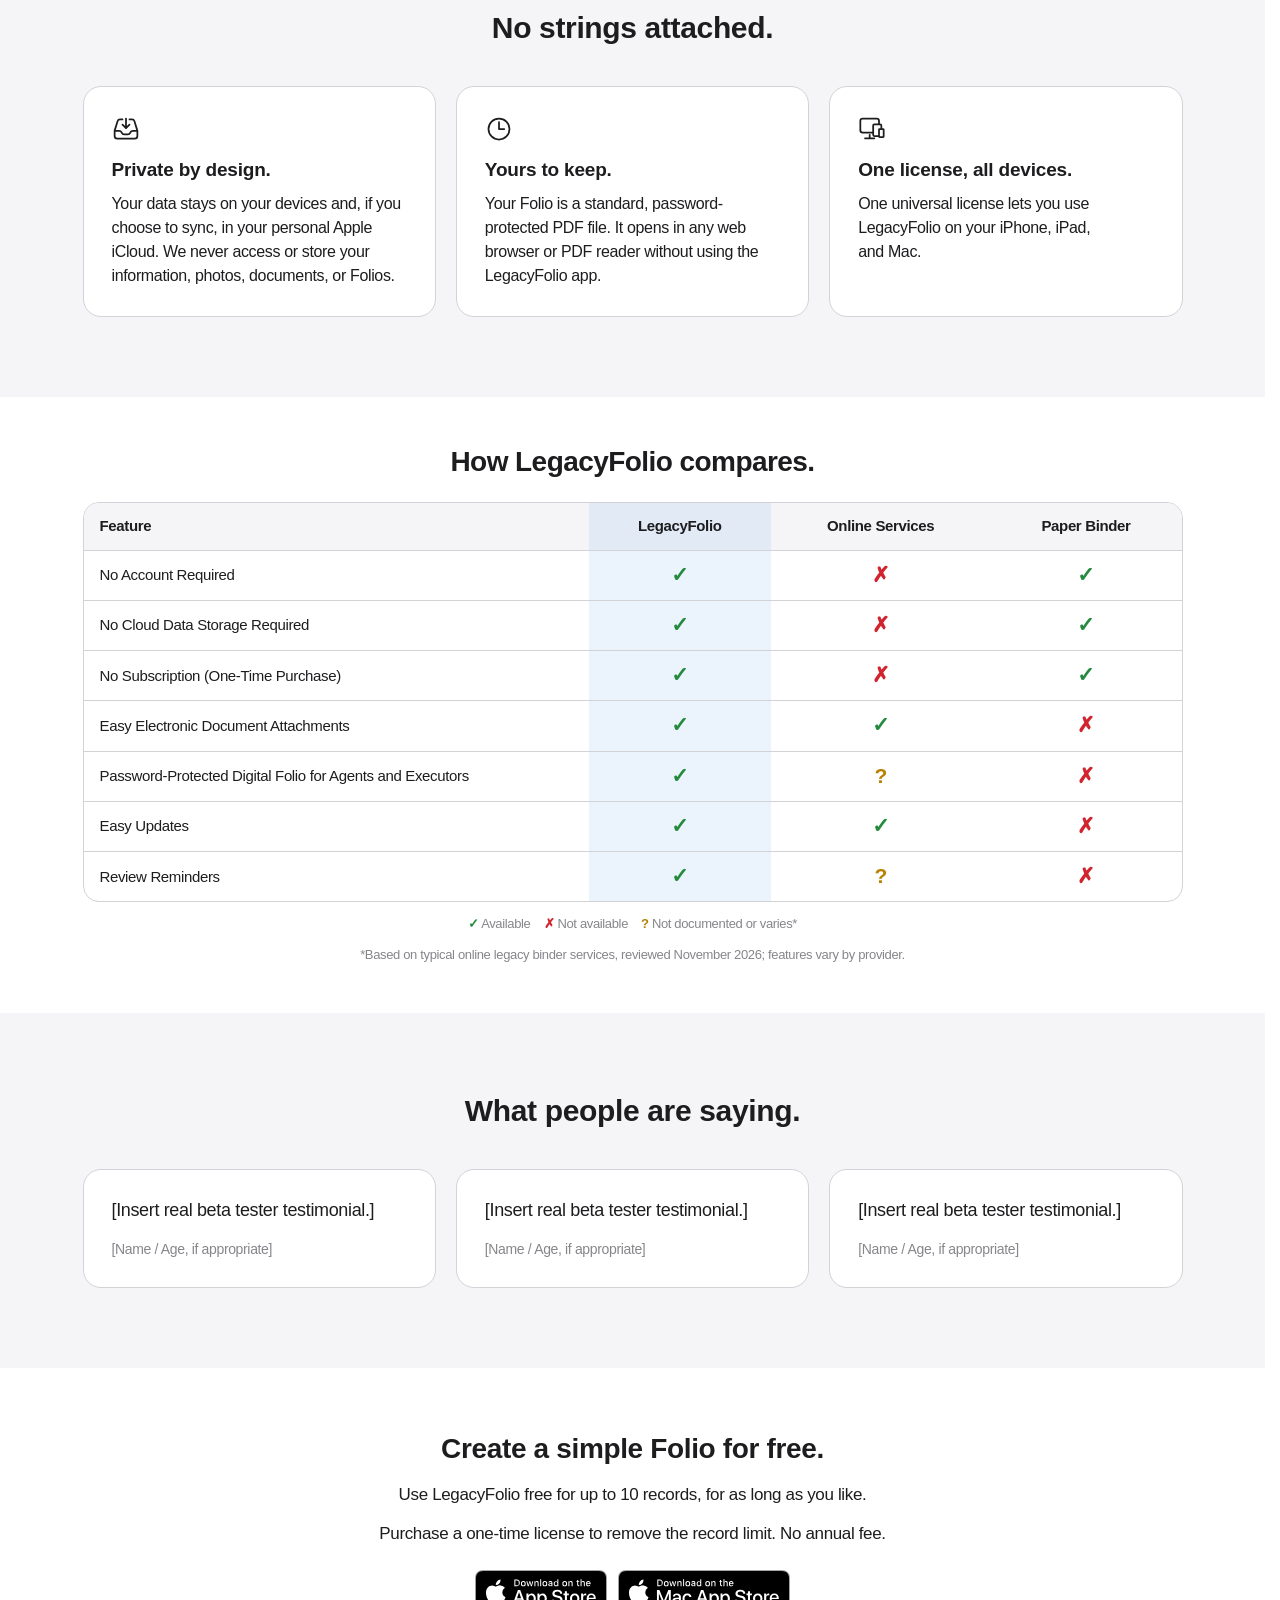
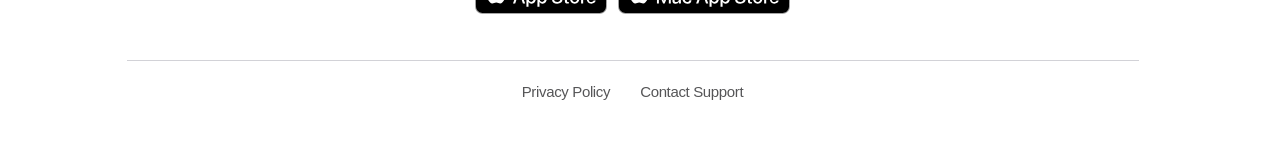
==== commit 11a29aeb: "Add files via upload" ====
--- a/index.html
+++ b/index.html
@@ -813,12 +813,6 @@
                                 <td><span class="status unknown" aria-label="Not documented or varies">?</span></td>
                                 <td><span class="status no" aria-label="Not inherent to a paper binder">✗</span></td>
                             </tr>
-                            <tr>
-                                <td>Standard PDF Folio — No App Required to Open</td>
-                                <td><span class="status yes" aria-label="Available">✓</span></td>
-                                <td><span class="status unknown" aria-label="Not documented or varies">?</span></td>
-                                <td><span class="status no" aria-label="Not applicable to a paper binder">✗</span></td>
-                            </tr>
                         </tbody>
                     </table>
                 </div>
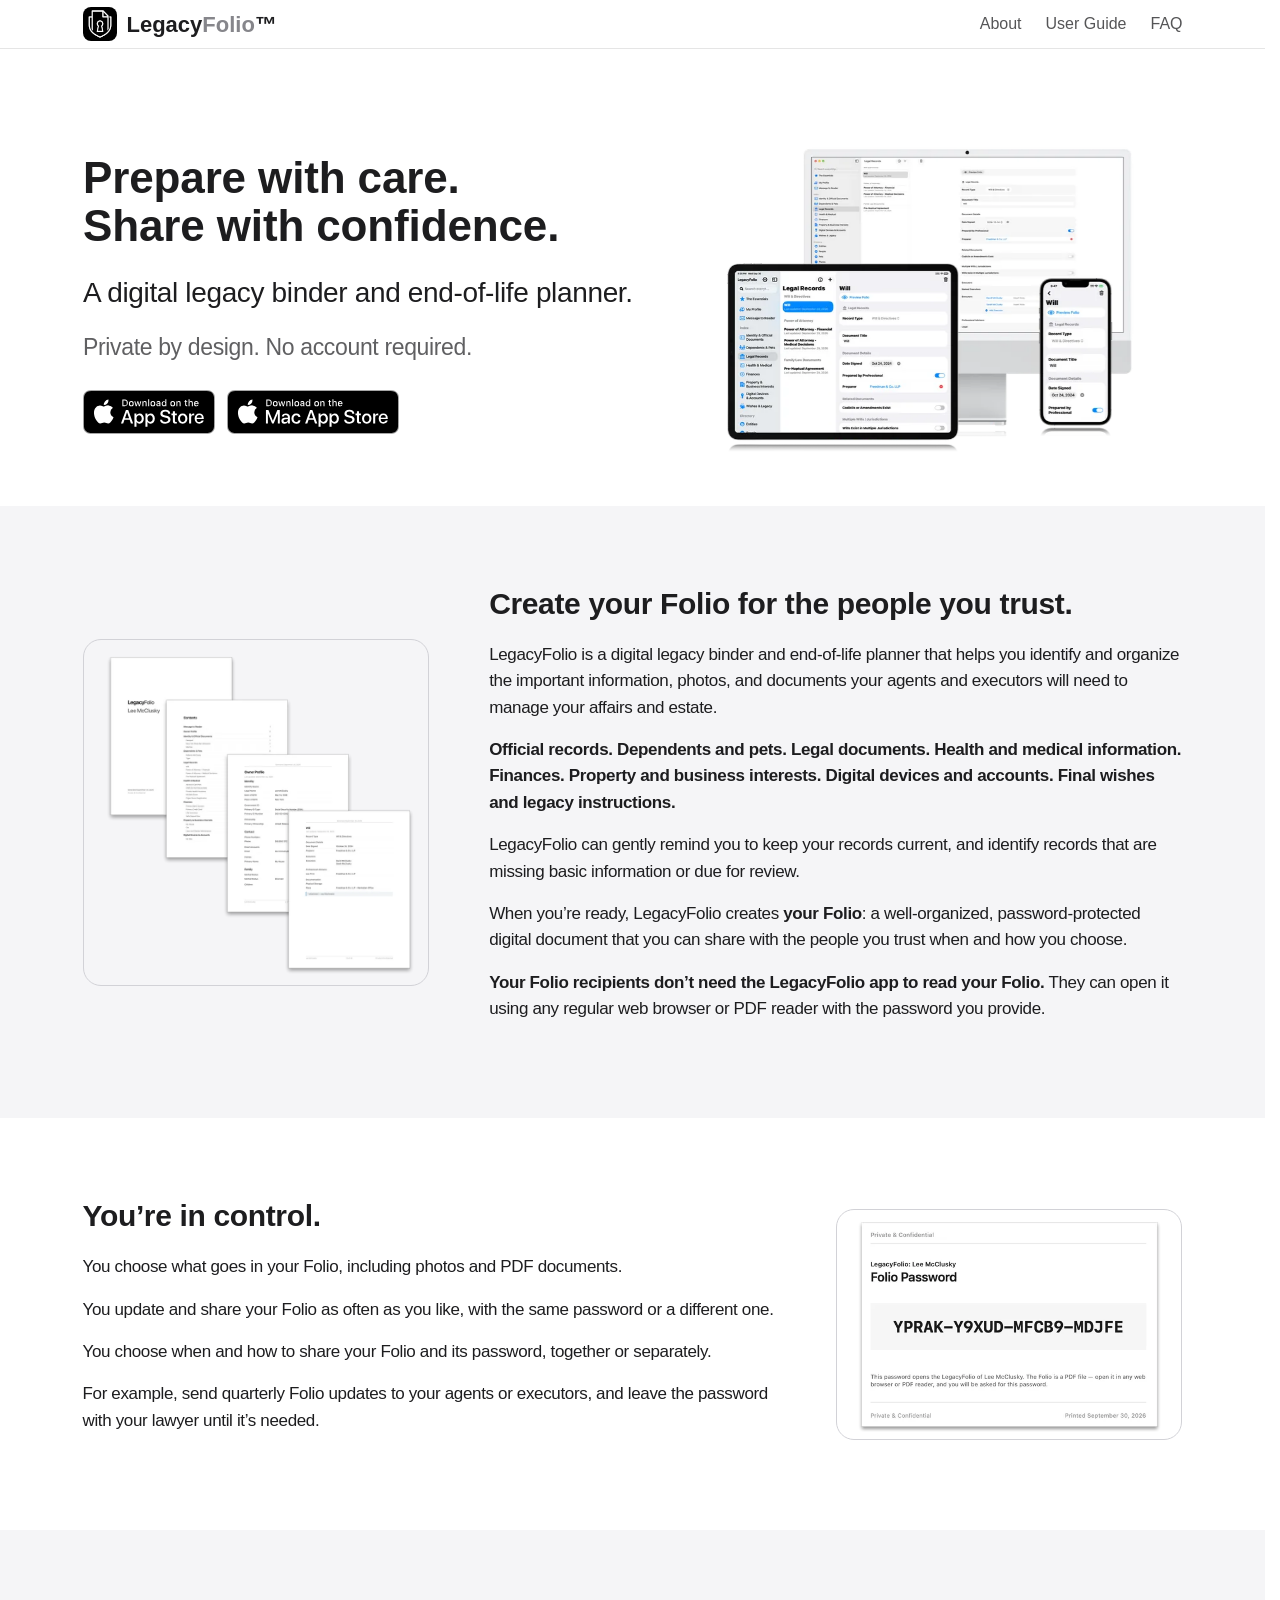
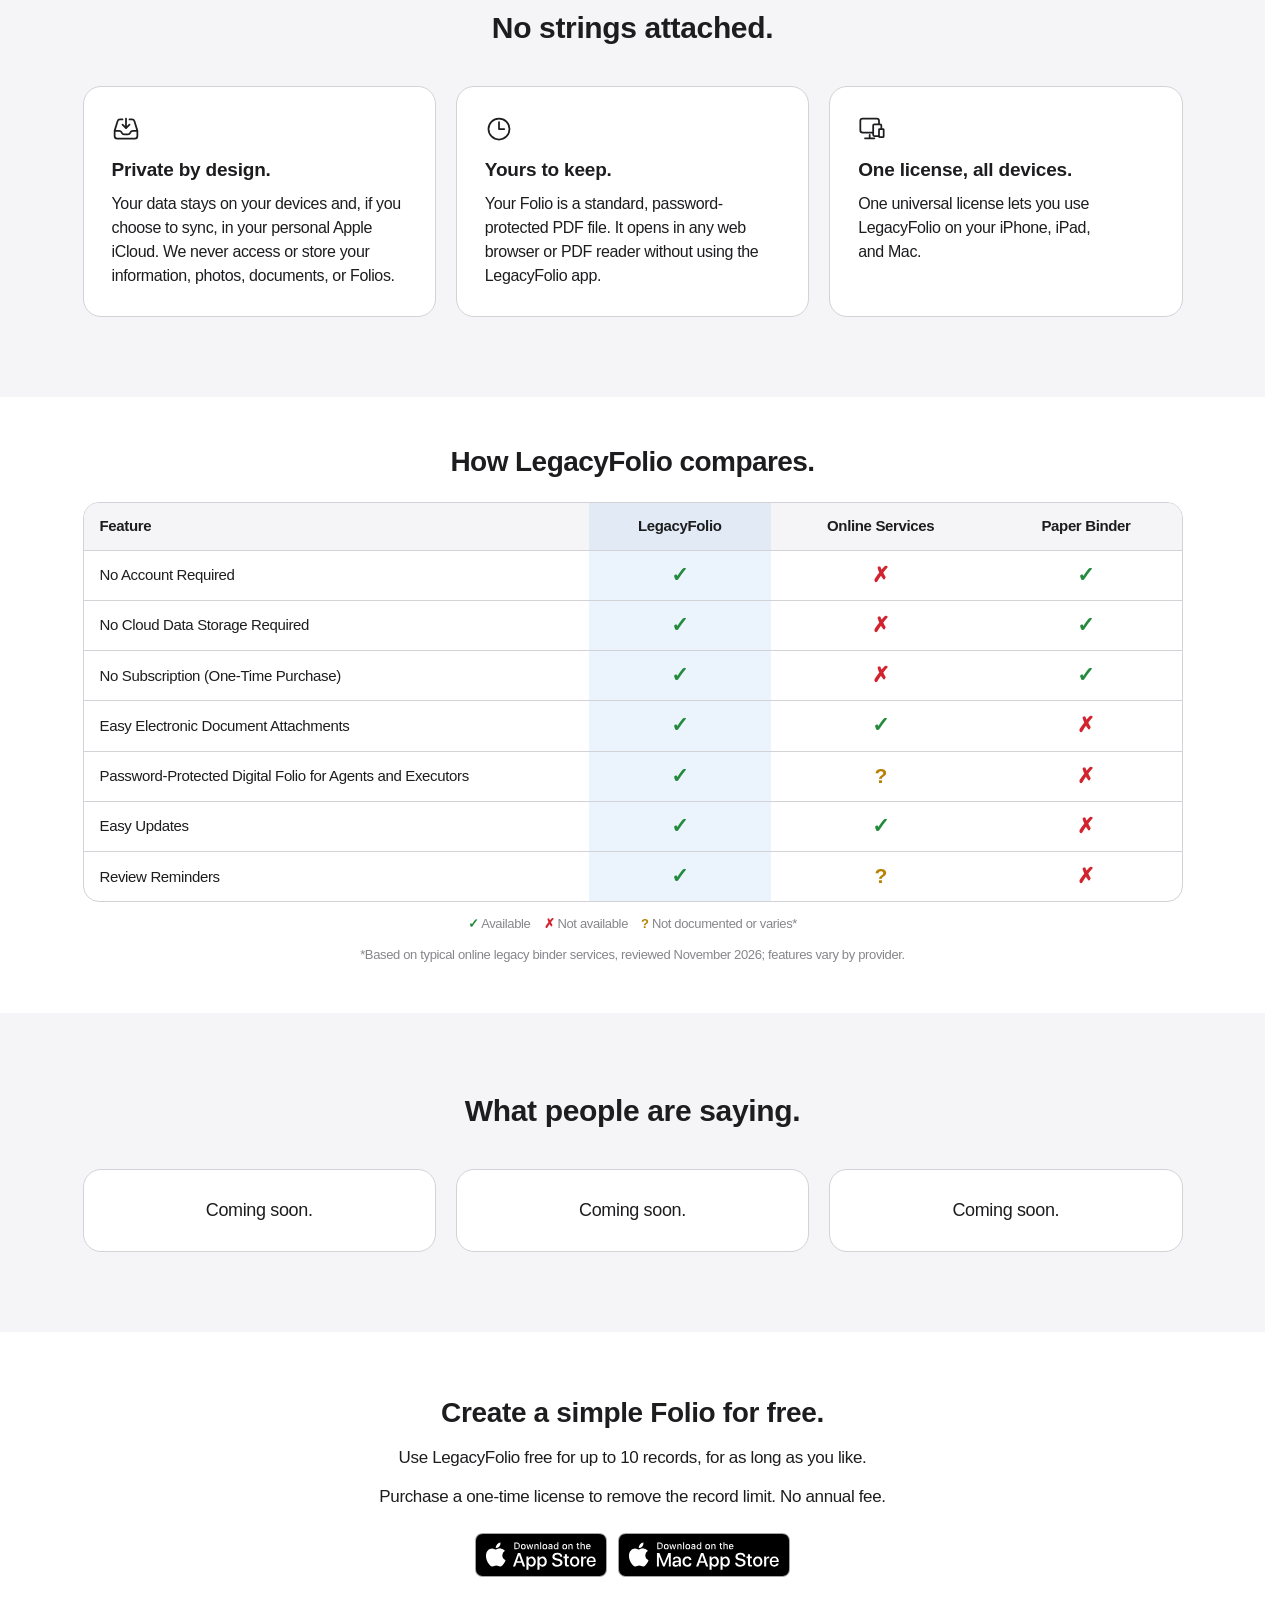
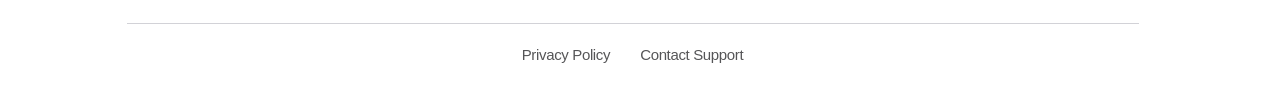
==== commit 84ca1555: "Add files via upload" ====
--- a/index.html
+++ b/index.html
@@ -6,20 +6,20 @@
     <meta name="color-scheme" content="light dark">
     <meta name="theme-color" content="#ffffff" media="(prefers-color-scheme: light)">
     <meta name="theme-color" content="#000000" media="(prefers-color-scheme: dark)">
-    <title>LegacyFolio – Estate Organizer for iPhone, iPad, and Mac</title>
+    <title>LegacyFolio: Digital Legacy Binder and End-of-Life Planner</title>
     <link rel="icon" href="/favicon.ico" sizes="any">
     <link rel="icon" href="/favicon-96x96.png" type="image/png" sizes="96x96">
     <link rel="apple-touch-icon" href="/apple-touch-icon.png">
 
-    <meta name="description" content="A private estate organizer and digital legacy binder for iPhone, iPad, and Mac. Gather what your executors need into one password-protected Folio.">
+    <meta name="description" content="A private estate organizer and digital legacy binder for iPhone, iPad, and Mac. Gather what your agents and executors need into one password-protected Folio.">
     <meta name="author" content="Nekudot Design Limited">
     <link rel="canonical" href="https://legacyfolioapp.com/">
     <meta name="robots" content="index, follow, max-image-preview:large">
 
     <meta property="og:type" content="website">
     <meta property="og:site_name" content="LegacyFolio">
-    <meta property="og:title" content="LegacyFolio – Estate Organizer for iPhone, iPad, and Mac">
-    <meta property="og:description" content="A private estate organizer and digital legacy binder for iPhone, iPad, and Mac. Gather what your executors need into one password-protected Folio.">
+    <meta property="og:title" content="LegacyFolio: Digital Legacy Binder and End-of-Life Planner">
+    <meta property="og:description" content="A private estate organizer and digital legacy binder for iPhone, iPad, and Mac. Gather what your agents and executors need into one password-protected Folio.">
     <meta property="og:image" content="https://legacyfolioapp.com/OGImage.jpeg">
     <meta property="og:image:width" content="1200">
     <meta property="og:image:height" content="630">
@@ -27,8 +27,8 @@
     <meta property="og:url" content="https://legacyfolioapp.com/">
 
     <meta name="twitter:card" content="summary_large_image">
-    <meta name="twitter:title" content="LegacyFolio – Estate Organizer for iPhone, iPad, and Mac">
-    <meta name="twitter:description" content="A private estate organizer and digital legacy binder for iPhone, iPad, and Mac. Gather what your executors need into one password-protected Folio.">
+    <meta name="twitter:title" content="LegacyFolio: Digital Legacy Binder and End-of-Life Planner">
+    <meta name="twitter:description" content="A private estate organizer and digital legacy binder for iPhone, iPad, and Mac. Gather what your agents and executors need into one password-protected Folio.">
     <meta name="twitter:image" content="https://legacyfolioapp.com/OGImage.jpeg">
     <meta name="twitter:image:alt" content="LegacyFolio on a Mac, an iPad, and an iPhone, showing a will record.">
 
@@ -388,7 +388,8 @@
         }
 
         .quote-card blockquote {
-            margin: 0 0 16px;
+            margin: 0;
+            text-align: center;
             font-size: 18px;
             line-height: 1.4;
             font-weight: 500;
@@ -828,16 +829,13 @@
             </div>
             <div class="quotes">
                 <figure class="quote-card">
-                    <blockquote>[Insert real beta tester testimonial.]</blockquote>
-                    <figcaption>[Name / Age, if appropriate]</figcaption>
+                    <blockquote>Coming soon.</blockquote>
                 </figure>
                 <figure class="quote-card">
-                    <blockquote>[Insert real beta tester testimonial.]</blockquote>
-                    <figcaption>[Name / Age, if appropriate]</figcaption>
+                    <blockquote>Coming soon.</blockquote>
                 </figure>
                 <figure class="quote-card">
-                    <blockquote>[Insert real beta tester testimonial.]</blockquote>
-                    <figcaption>[Name / Age, if appropriate]</figcaption>
+                    <blockquote>Coming soon.</blockquote>
                 </figure>
             </div>
         </section>
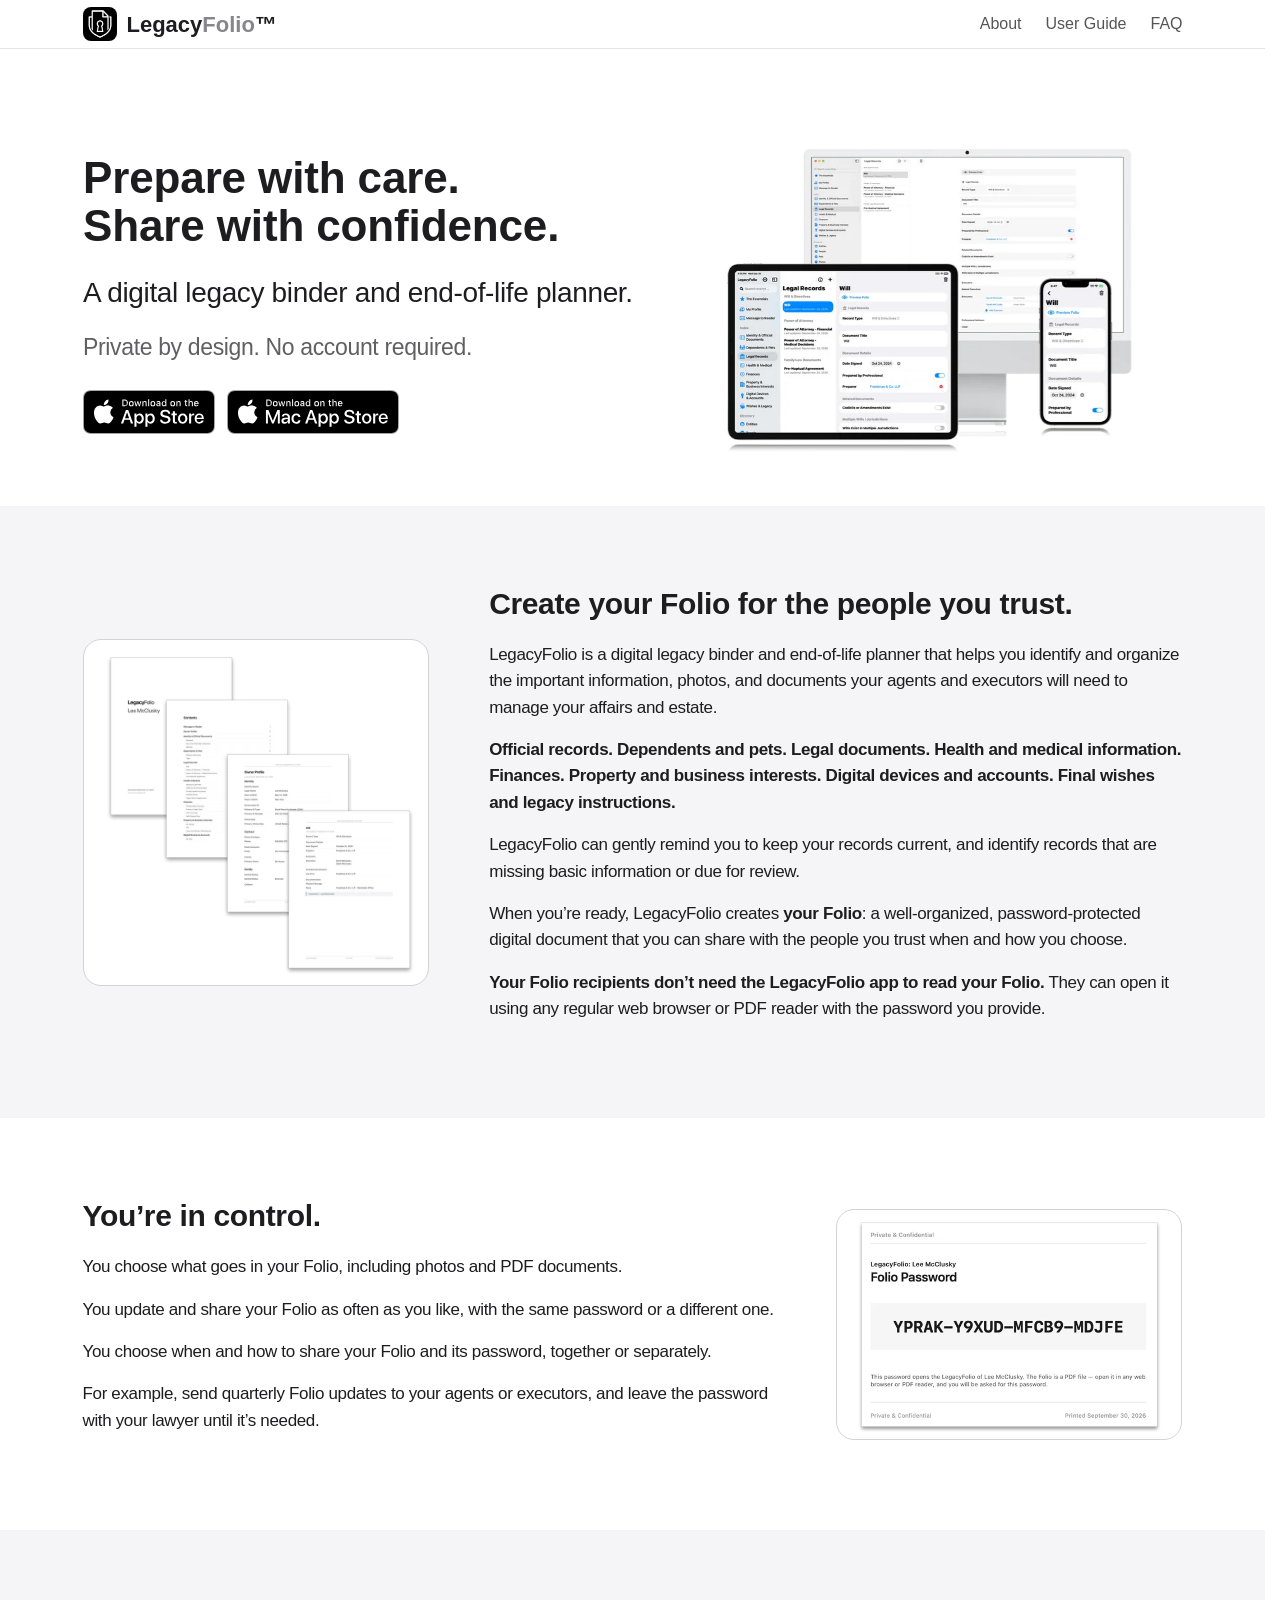
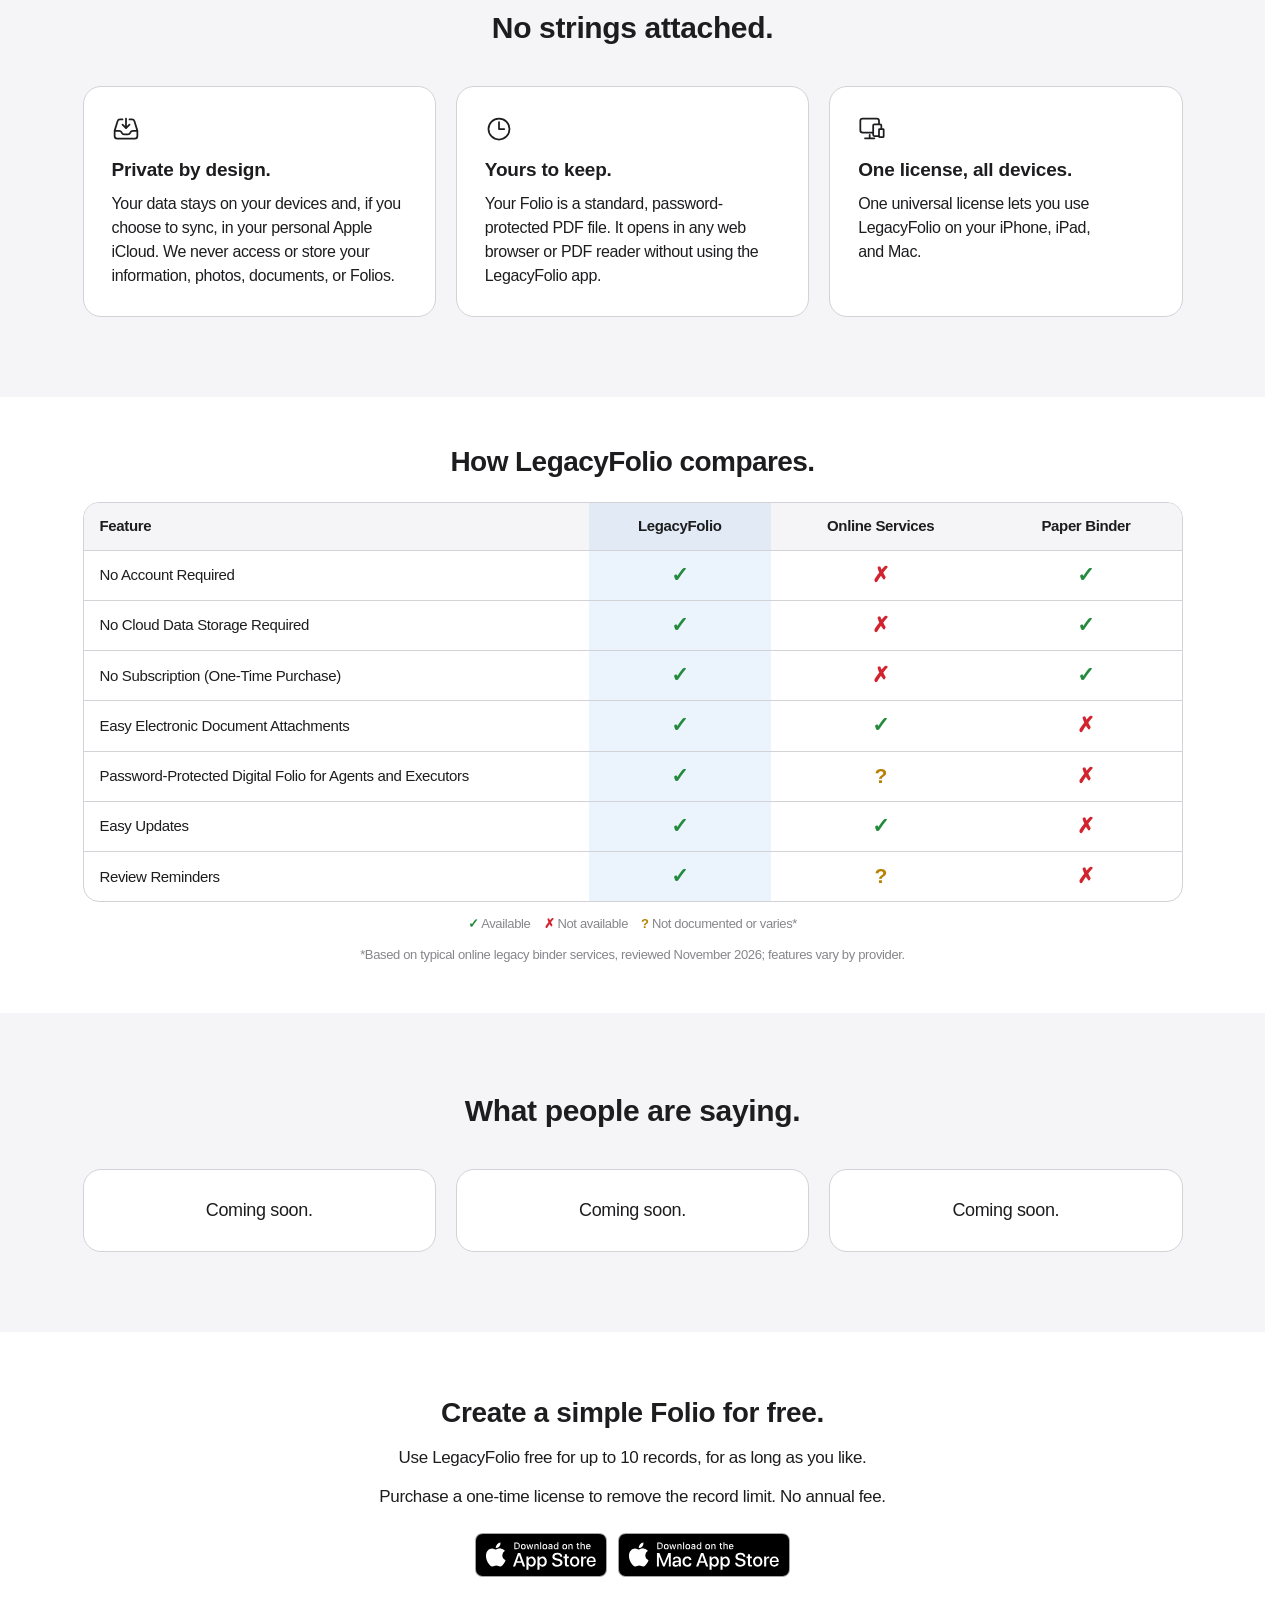
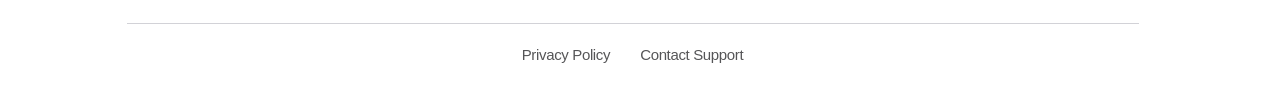
==== commit e42b17b6: "Add files via upload" ====
--- a/index.html
+++ b/index.html
@@ -291,6 +291,9 @@
             border: 1px solid var(--border-color);
         }
 
+        /* Folio image: white square behind the transparent image (light mode; black in dark mode, see the dark mode block) */
+        #folio .feature-image { background-color: #ffffff; }
+
         /* The password card image has a wide transparent margin, so it is
            scaled up inside its frame, and the frame is drawn on the wrapper. */
         .paper-texture-wrapper.framed {
@@ -546,6 +549,8 @@
         @media (prefers-color-scheme: dark) {
             body { background-color: #000000; }
             footer { background-color: #000000; }
+
+            #folio .feature-image { background-color: #000000; }
 
             .info-card { --info-card-bg: #000000; }
             .quote-card { background-color: #000000; }
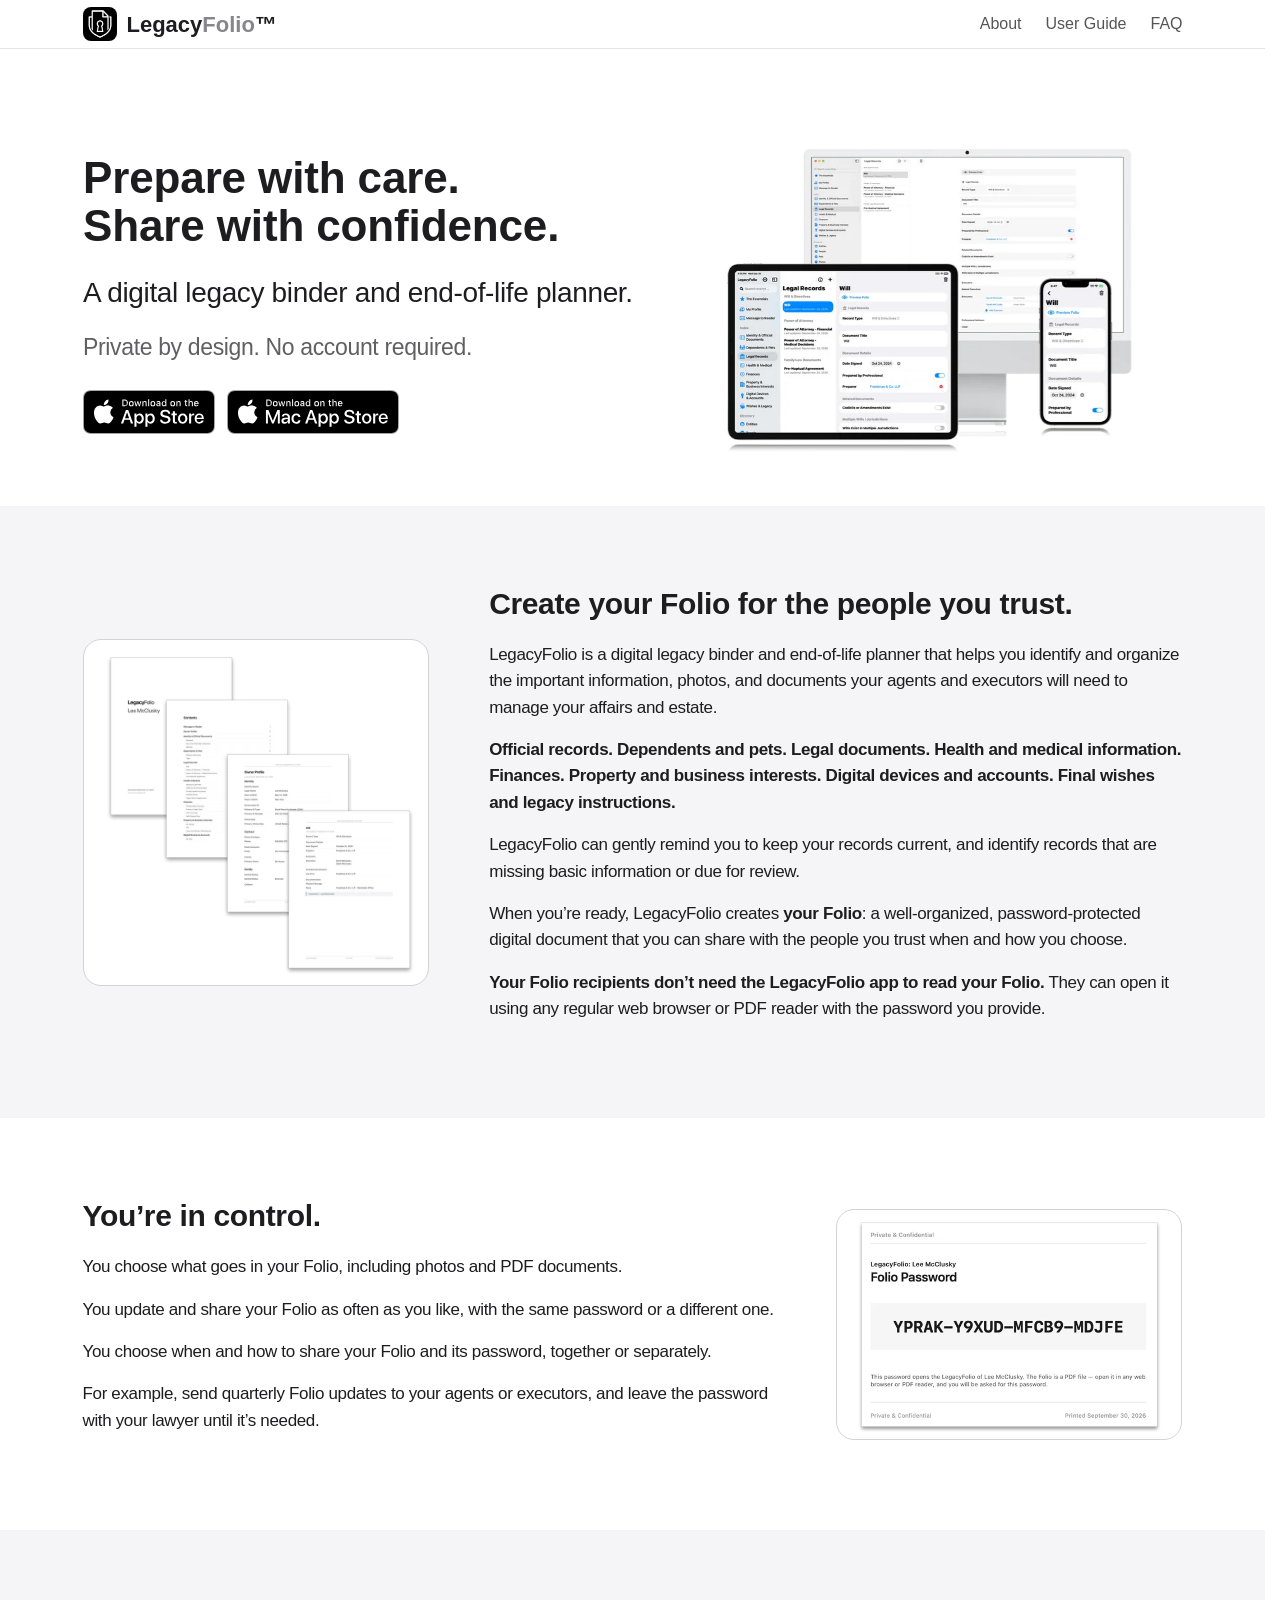
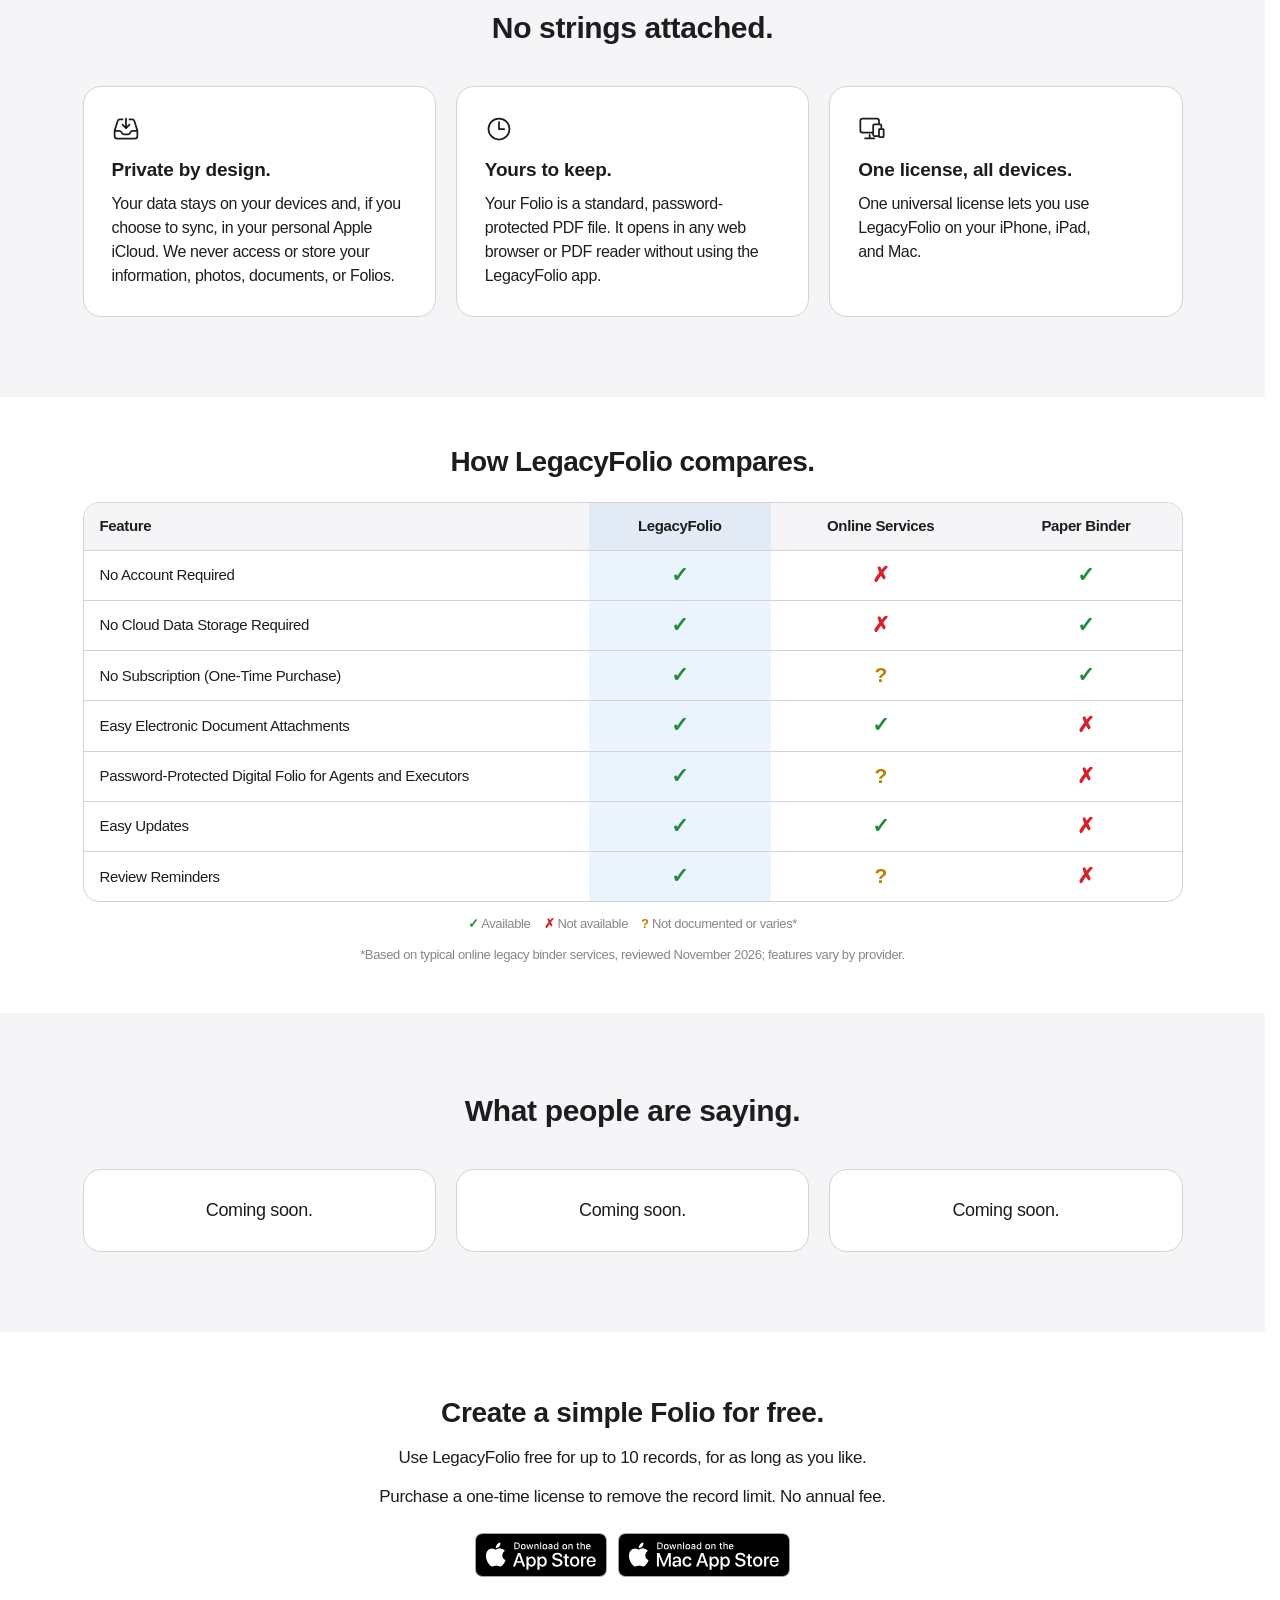
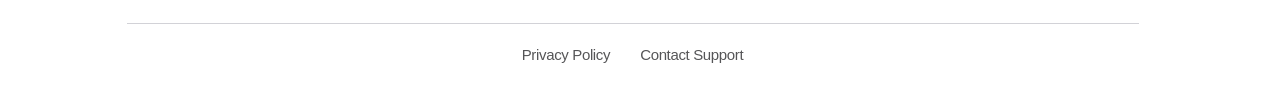
==== commit a33504b0: "Add files via upload" ====
--- a/index.html
+++ b/index.html
@@ -644,8 +644,11 @@
         @media (max-width: 640px) {
             .comparison-band { padding: 40px 8%; }
             .comparison-heading { font-size: 25px; margin-bottom: 18px; }
-            .comparison-table { min-width: 560px; }
-            .comparison-table th, .comparison-table td { padding: 12px 13px; }
+            .comparison-table { font-size: 13px; }
+            .comparison-table th, .comparison-table td { padding: 10px 6px; }
+            .comparison-table th:first-child,
+            .comparison-table td:first-child { width: 40%; padding-left: 10px; }
+            .comparison-table .status { font-size: 19px; }
         }
         @media (prefers-color-scheme: dark) {
             .comparison-band { background-color: #000000; }
@@ -792,7 +795,7 @@
                             <tr>
                                 <td>No Subscription (One-Time Purchase)</td>
                                 <td><span class="status yes" aria-label="Available">✓</span></td>
-                                <td><span class="status no" aria-label="Typically unavailable">✗</span></td>
+                                <td><span class="status unknown" aria-label="Not documented or varies">?</span></td>
                                 <td><span class="status yes" aria-label="Available">✓</span></td>
                             </tr>
                             <tr>
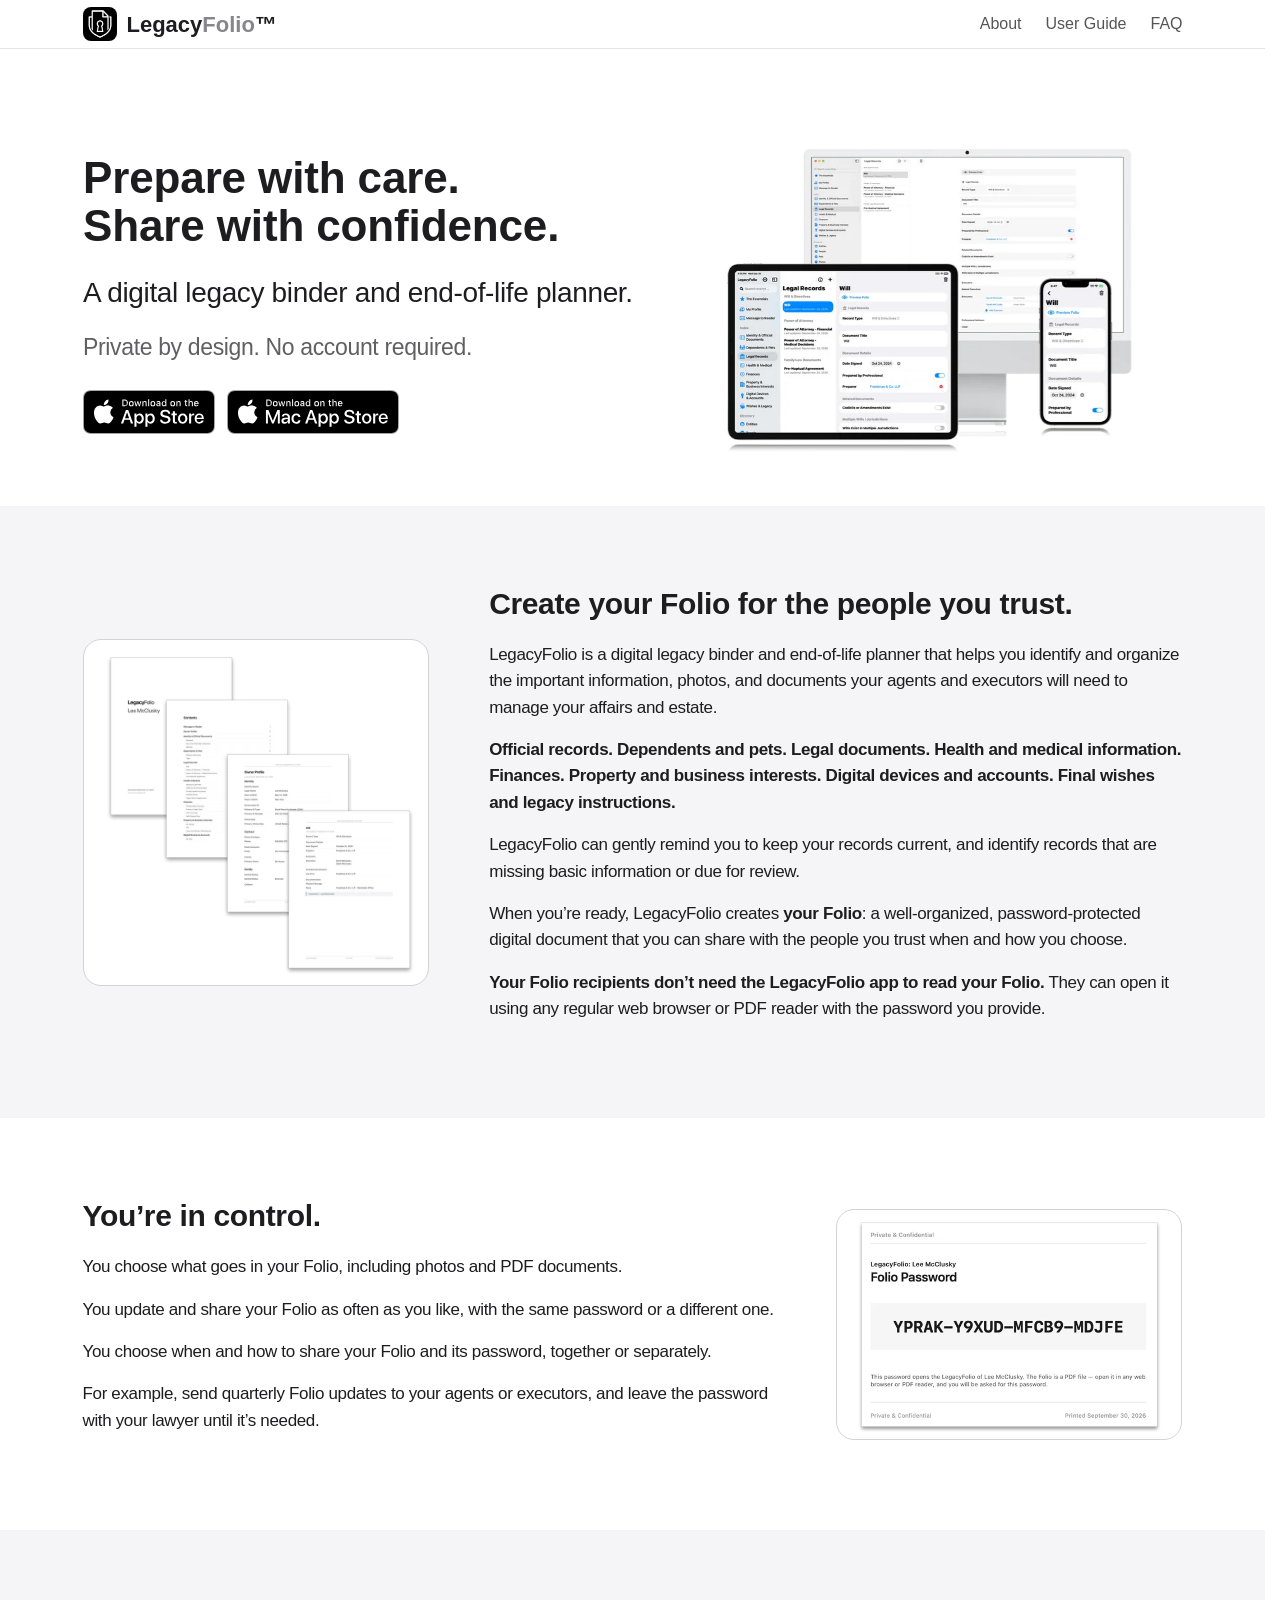
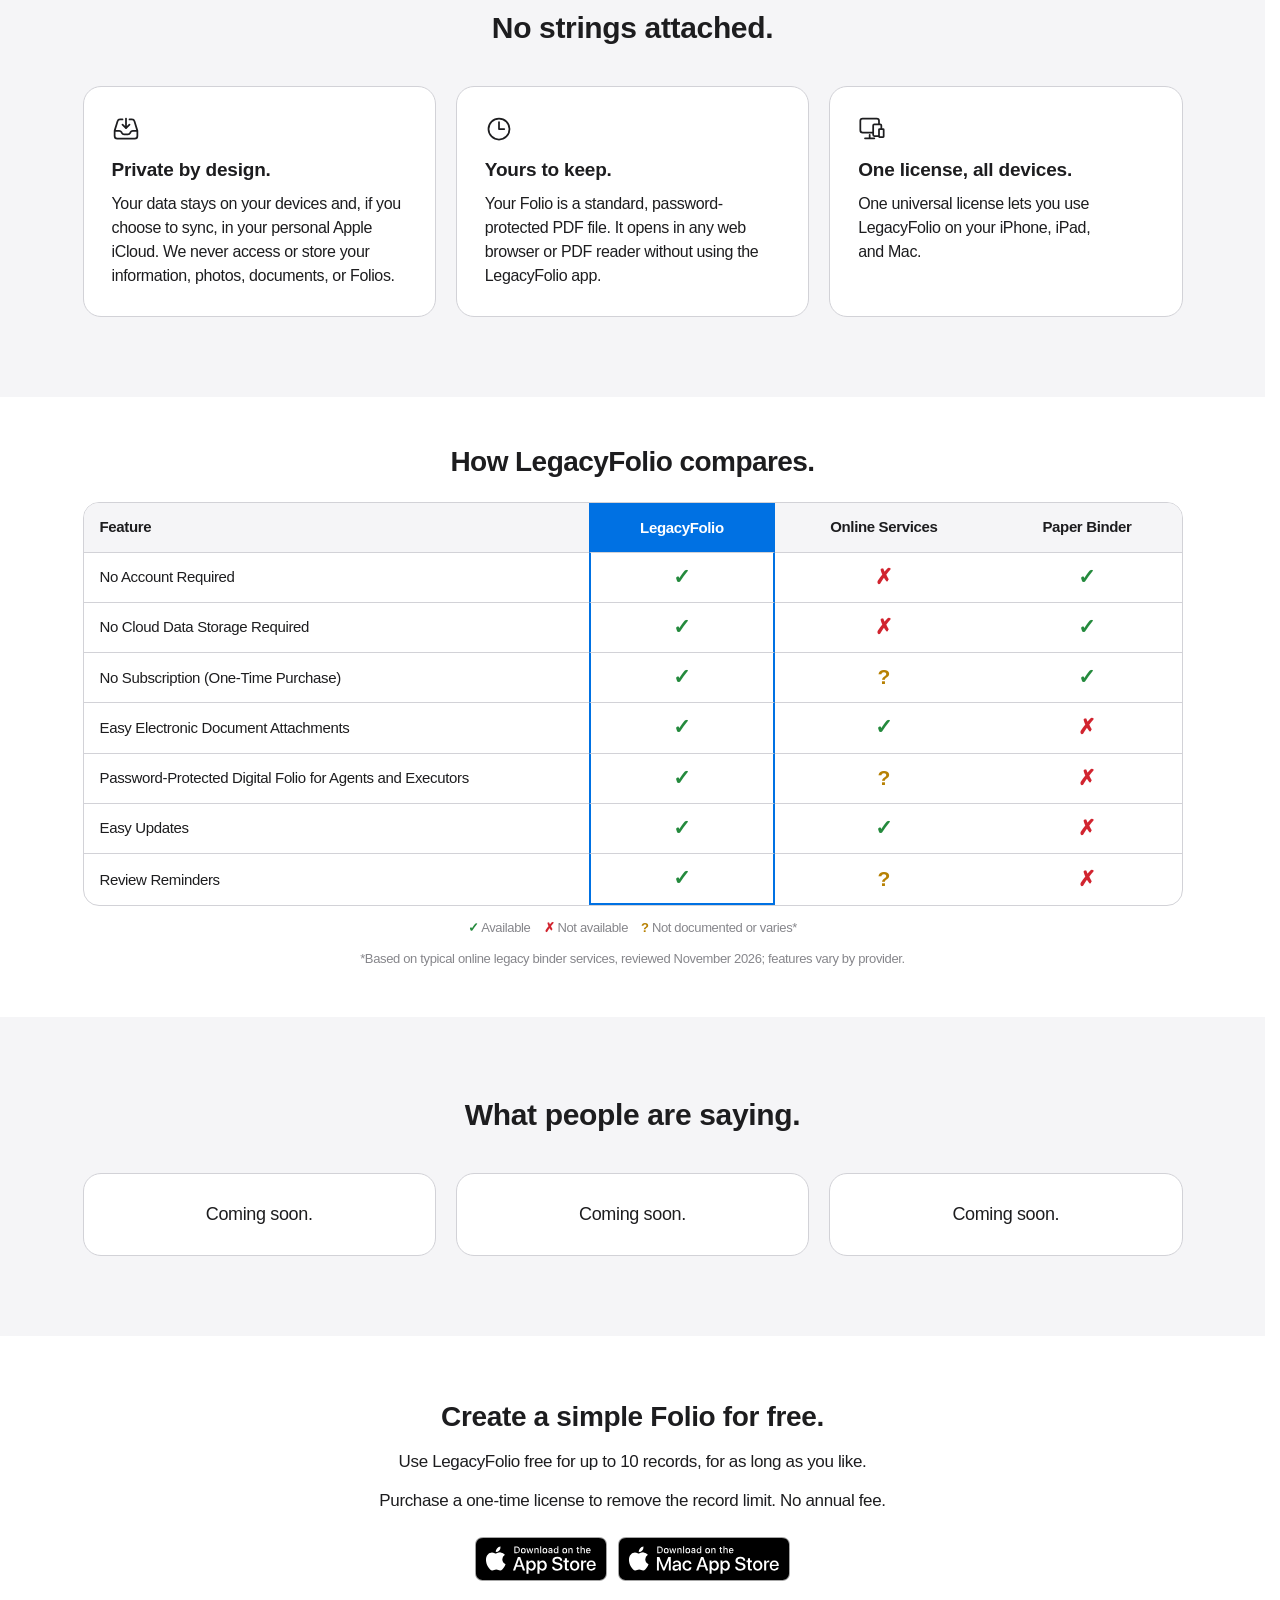
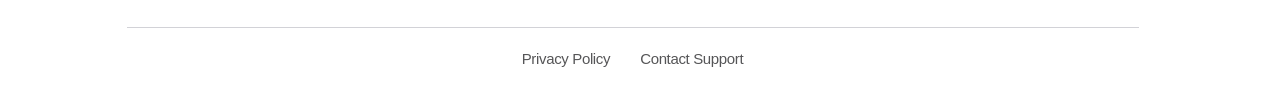
==== commit 92246d06: "Add files via upload" ====
--- a/index.html
+++ b/index.html
@@ -615,13 +615,23 @@
             width: 46%;
             text-align: left;
         }
+        .comparison-table th:nth-child(2),
+        .comparison-table td:nth-child(2) {
+            border-left: 2px solid var(--apple-blue);
+            border-right: 2px solid var(--apple-blue);
+        }
         .comparison-table th:nth-child(2) {
-            background: color-mix(in srgb, var(--apple-blue) 8%, var(--bg-light));
+            border-top: 2px solid var(--apple-blue);
+            background: var(--apple-blue);
+            color: #ffffff;
         }
         .comparison-table td:nth-child(2) {
-            background: color-mix(in srgb, var(--apple-blue) 8%, #ffffff);
+            background: #ffffff;
         }
         .comparison-table tbody tr:last-child td { border-bottom: 0; }
+        .comparison-table tbody tr:last-child td:nth-child(2) {
+            border-bottom: 2px solid var(--apple-blue);
+        }
         .comparison-table .status {
             display: inline-block;
             min-width: 1.2em;
@@ -653,7 +663,8 @@
         @media (prefers-color-scheme: dark) {
             .comparison-band { background-color: #000000; }
             .comparison-table-wrap { background: #000000; }
-            .comparison-table td:nth-child(2) { background: color-mix(in srgb, var(--apple-blue) 8%, #000000); }
+            .comparison-table th:nth-child(2) { color: #000000; }
+            .comparison-table td:nth-child(2) { background: #000000; }
         }
     </style>
 </head>
